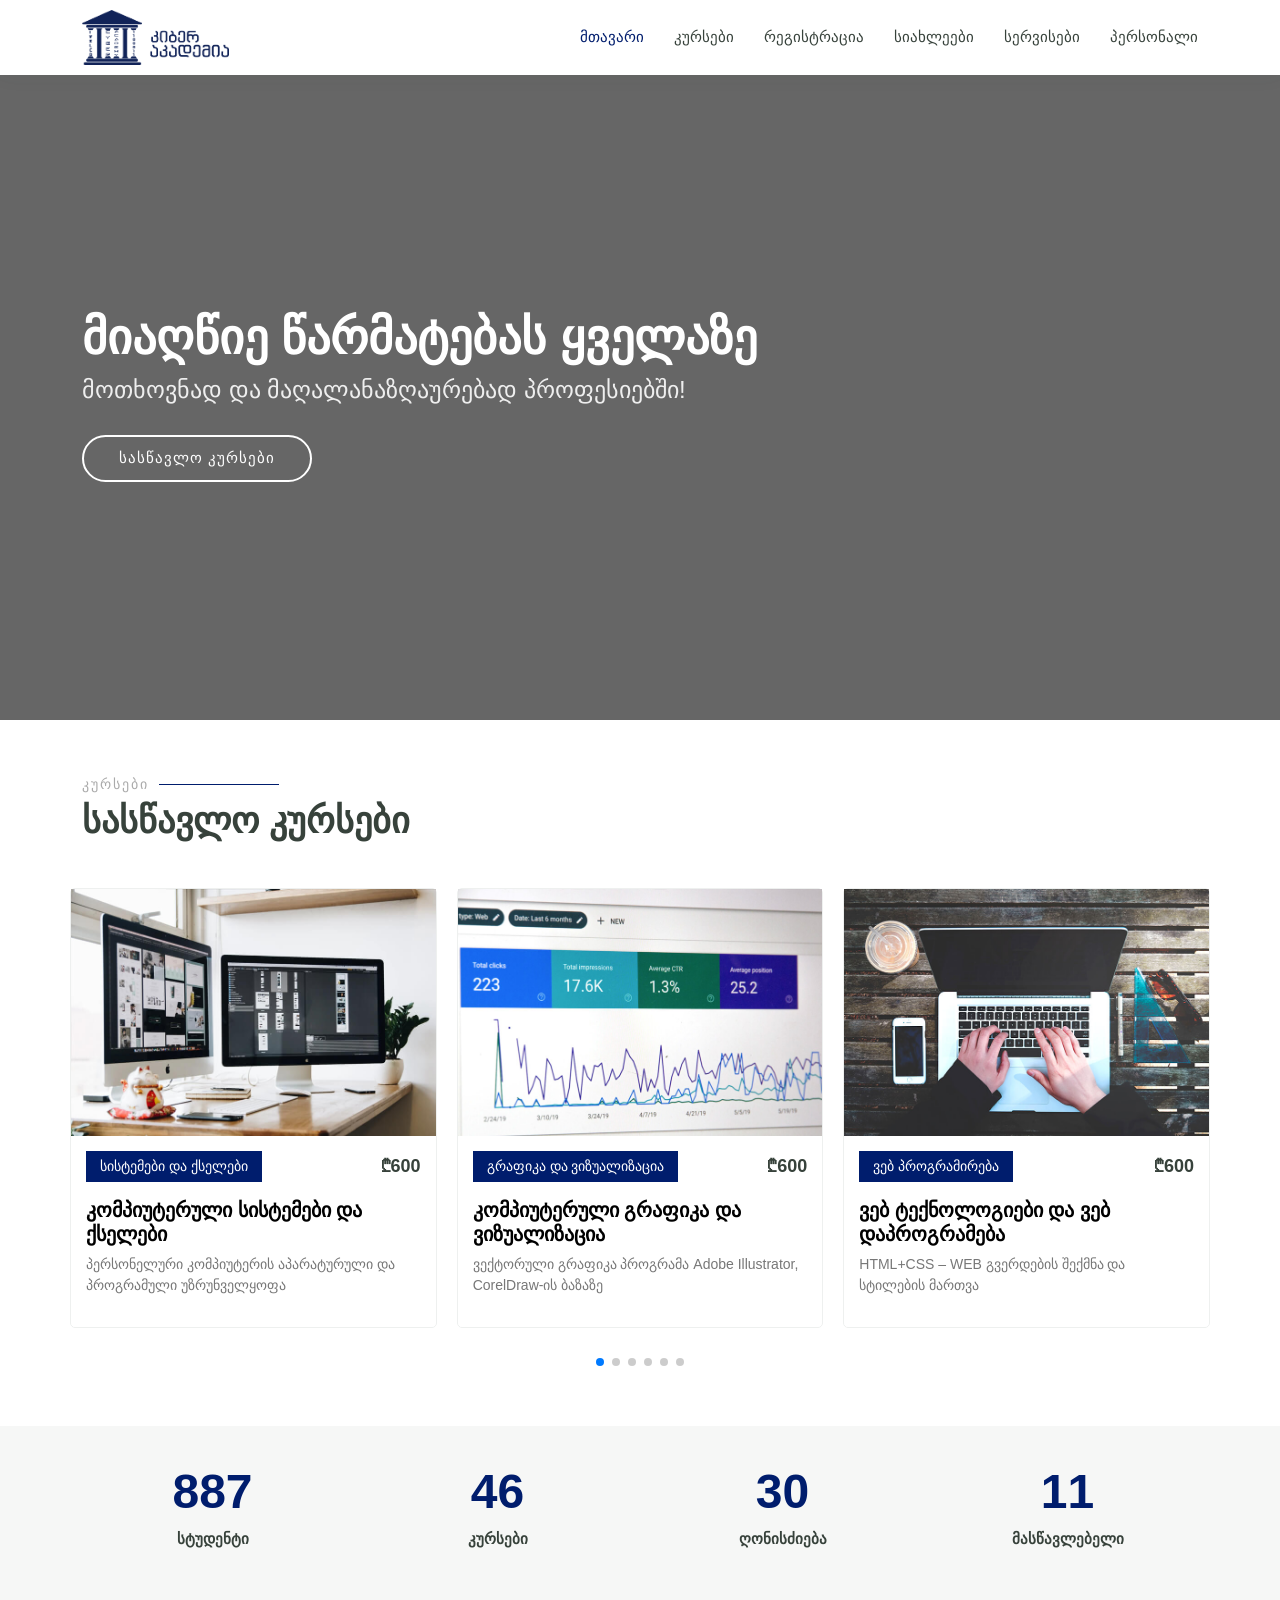
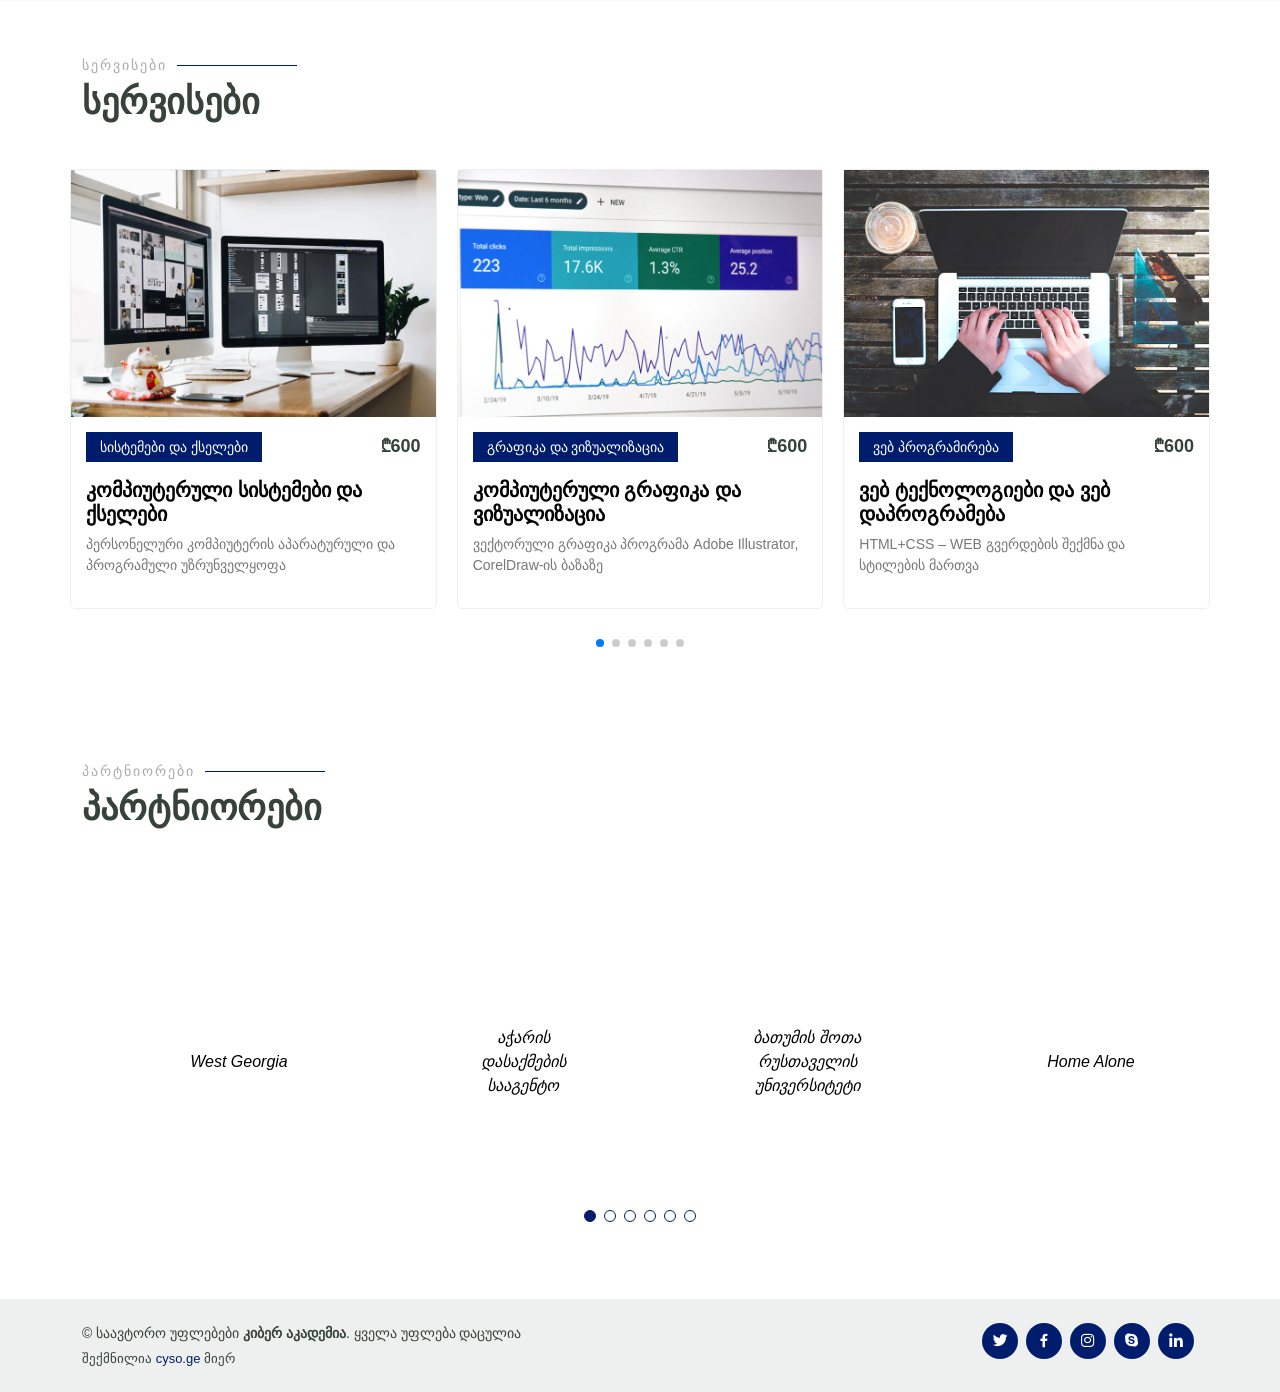
==== index.html @ fead3056 "x" ====
<!DOCTYPE html>
<html lang="en">
  <head>
    <meta charset="utf-8" />
    <meta content="width=device-width, initial-scale=1.0" name="viewport" />

    <title>მთავარი - კიბერ აკადემია</title>
    <meta content="" name="description" />
    <meta content="" name="keywords" />

    <link
      href="https://academy.edu.ge/wp-content/uploads/2019/12/cropped-logo_site1-e1577135140654-180x180.png"
      rel="icon"
    />
    <link href="assets/img/apple-touch-icon.png" rel="apple-touch-icon" />

    <link
      href="https://fonts.googleapis.com/css?family=Open+Sans:300,300i,400,400i,600,600i,700,700i|Raleway:300,300i,400,400i,500,500i,600,600i,700,700i|Poppins:300,300i,400,400i,500,500i,600,600i,700,700i"
      rel="stylesheet"
    />

    <link href="assets/vendor/animate.css/animate.min.css" rel="stylesheet" />
    <link href="assets/vendor/aos/aos.css" rel="stylesheet" />
    <link
      href="assets/vendor/bootstrap/css/bootstrap.min.css"
      rel="stylesheet"
    />
    <link
      href="assets/vendor/bootstrap-icons/bootstrap-icons.css"
      rel="stylesheet"
    />
    <link href="assets/vendor/boxicons/css/boxicons.min.css" rel="stylesheet" />
    <link href="assets/vendor/remixicon/remixicon.css" rel="stylesheet" />
    <link href="assets/vendor/swiper/swiper-bundle.min.css" rel="stylesheet" />

    <link href="assets/css/style.css" rel="stylesheet" />
  </head>

  <body>
    <header id="header" class="fixed-top">
      <div class="container d-flex align-items-center">
        <h1 class="logo me-auto">
          <a href="index.html" style="color: #001d6d" class="mrgvlovani-caps"
            ><img src="./assets/img/logo.png" style="max-height: 55px"
          /></a>
        </h1>

        <nav id="navbar" class="navbar order-last order-lg-0">
          <ul>
            <li><a class="active" href="index.html">მთავარი</a></li>
            <li><a href="courses.html">კურსები</a></li>
            <li><a href="registration.html">რეგისტრაცია</a></li>
            <li><a href="events.html">სიახლეები</a></li>
            <li><a href="service.html">სერვისები</a></li>
            <li><a href="trainers.html">პერსონალი</a></li>
          </ul>
          <i class="bi bi-list mobile-nav-toggle"></i>
        </nav>
      </div>
    </header>
    <section id="hero" class="d-flex justify-content-center align-items-center">
      <div
        style="
          position: absolute;
          top: 0;
          left: 0;
          width: 100%;
          height: 100vh;
          background-color: rgba(0, 0, 0, 0.6);
          z-index: 9;
        "
      ></div>
      <video autoplay muted loop style="position: absolute; width: 100%">
        <source src="assets/Hi-Tech-Intro_1.mp4" type="video/mp4" />
      </video>
      <div
        class="container position-relative"
        data-aos="zoom-in"
        data-aos-delay="100"
        style="z-index: 9999999"
      >
        <!-- მიაღწიე წარმატებას ყველაზე მოთხოვნად და მაღალანაზღაურებად პროფესიებში! -->
        <h1>მიაღწიე წარმატებას ყველაზე</h1>
        <h2>მოთხოვნად და მაღალანაზღაურებად პროფესიებში!</h2>
        <a href="courses.html" class="btn-get-started">სასწავლო კურსები</a>
      </div>
    </section>
    <!-- End Hero -->

    <main id="main">
      <section id="popular-courses" class="courses">
        <div class="container" data-aos="fade-up">
          <div class="section-title">
            <h2>კურსები</h2>
            <p>სასწავლო კურსები</p>
          </div>

          <div class="row" data-aos="zoom-in" data-aos-delay="100">
            <div
              class="testimonials-slider carousel-slider-course swiper"
              data-aos="fade-up"
              data-aos-delay="100"
            >
              <div class="swiper-wrapper">
                <div class="swiper-slide">
                  <div
                    class="col-lg-4 col-md-6 d-flex align-items-stretch"
                    style="width: 100%"
                  >
                    <a href="computer-systems-and-networks.html">
                      <div class="course-item" style="height: 440px">
                        <img
                          src="assets/img/course-1.jpg"
                          class="img-fluid"
                          alt="..."
                        />
                        <div class="course-content">
                          <div
                            class="d-flex justify-content-between align-items-center mb-3"
                          >
                            <h4 style="background: #001d6d">
                              სისტემები და ქსელები
                            </h4>
                            <p class="price">₾600</p>
                          </div>

                          <h3 style="color: black">
                            კომპიუტერული სისტემები და ქსელები
                          </h3>
                          <p>
                            პერსონელური კომპიუტერის აპარატურული და პროგრამული
                            უზრუნველყოფა
                          </p>
                        </div>
                      </div>
                    </a>
                  </div>
                </div>

                <div class="swiper-slide">
                  <div
                    class="col-lg-4 col-md-6 d-flex align-items-stretch mt-4 mt-md-0"
                    style="width: 100%"
                  >
                    <a href="computer-graphics-and-visualization.html">
                      <div class="course-item" style="height: 440px">
                        <img
                          src="assets/img/course-2.jpg"
                          class="img-fluid"
                          alt="..."
                        />
                        <div class="course-content">
                          <div
                            class="d-flex justify-content-between align-items-center mb-3"
                          >
                            <h4 style="background: #001d6d">
                              გრაფიკა და ვიზუალიზაცია
                            </h4>
                            <p class="price">₾600</p>
                          </div>

                          <h3 style="color: black">
                            კომპიუტერული გრაფიკა და ვიზუალიზაცია
                          </h3>
                          <p>
                            ვექტორული გრაფიკა პროგრამა Adobe Illustrator,
                            CorelDraw-ის ბაზაზე
                          </p>
                        </div>
                      </div>
                    </a>
                  </div>
                </div>

                <div class="swiper-slide">
                  <div
                    class="col-lg-4 col-md-6 d-flex align-items-stretch mt-4 mt-lg-0"
                    style="width: 100%"
                  >
                    <a href="web-programming.html">
                      <div class="course-item" style="height: 440px">
                        <img
                          src="assets/img/course-3.jpg"
                          class="img-fluid"
                          alt="..."
                        />
                        <div class="course-content">
                          <div
                            class="d-flex justify-content-between align-items-center mb-3"
                          >
                            <h4 style="background: #001d6d">
                              ვებ პროგრამირება
                            </h4>
                            <p class="price">₾600</p>
                          </div>

                          <h3 style="color: black">
                            ვებ ტექნოლოგიები და ვებ დაპროგრამება
                          </h3>
                          <p>
                            HTML+CSS – WEB გვერდების შექმნა და სტილების მართვა
                          </p>
                        </div>
                      </div>
                    </a>
                  </div>
                </div>

                <div class="swiper-slide">
                  <div
                    class="col-lg-4 col-md-6 d-flex align-items-stretch mt-4 mt-lg-0"
                    style="width: 100%"
                  >
                    <a href="programming-fundamentals.html">
                      <div class="course-item" style="height: 440px">
                        <img
                          src="assets/img/course-img1.jpeg"
                          class="img-fluid"
                          alt="..."
                        />
                        <div class="course-content">
                          <div
                            class="d-flex justify-content-between align-items-center mb-3"
                          >
                            <h4 style="background: #001d6d">პროგრამირება</h4>
                            <p class="price">₾600</p>
                          </div>

                          <h3 style="color: black">
                            პროგრამირების საფუძვლები ალგორითმები და მონაცემთა
                            სტრუქტურები
                          </h3>
                          <p>დაპროგრამების საფუძვლები C++-ის ბაზაზე</p>
                        </div>
                      </div>
                    </a>
                  </div>
                </div>
                <div class="swiper-slide">
                  <div
                    class="col-lg-4 col-md-6 d-flex align-items-stretch mt-4 mt-lg-0"
                    style="width: 100%"
                  >
                    <a href="office-software.html">
                      <div class="course-item" style="height: 440px">
                        <img
                          src="assets/img/course-1.jpg"
                          class="img-fluid"
                          alt="..."
                        />
                        <div class="course-content">
                          <div
                            class="d-flex justify-content-between align-items-center mb-3"
                          >
                            <h4 style="background: #001d6d">
                              პროგრამული უზრუნველყოფა
                            </h4>
                            <p class="price">₾600</p>
                          </div>

                          <h3 style="color: black">
                            საოფისე პროგრამული უზრუნველყოფა
                          </h3>
                          <p>
                            Microsoft Word, Microsoft Excell, Microsoft
                            PowerPoint, ინტერნეტ პროგრამები
                          </p>
                        </div>
                      </div>
                    </a>
                  </div>
                </div>
                <div class="swiper-slide">
                  <div
                    class="col-lg-4 col-md-6 d-flex align-items-stretch mt-4 mt-lg-0"
                    style="width: 100%"
                  >
                    <a href="photography.html">
                      <div class="course-item" style="height: 440px">
                        <img
                          src="assets/img/course-img2.jpeg"
                          class="img-fluid"
                          alt="..."
                        />
                        <div class="course-content">
                          <div
                            class="d-flex justify-content-between align-items-center mb-3"
                          >
                            <h4 style="background: #001d6d">
                              გრაფიკა და ვიზუალიზაცია
                            </h4>
                            <p class="price">₾600</p>
                          </div>

                          <h3 style="color: black">
                            ფოტოგრაფია, ფოტოჟურნალისტიკა, ფოტოგრაფია მარკეტინგში
                          </h3>
                          <p>
                            ფოტოგრაფიის აპარატურა და მისი შერჩევის
                            თავისებურებები
                          </p>
                        </div>
                      </div>
                    </a>
                  </div>
                </div>
              </div>
            </div>
            <div
              class="swiper-course-pagination"
              style="
                display: flex;
                align-items: center;
                justify-content: center;
                margin-top: 30px;
              "
            ></div>
          </div>
        </div>
      </section>

      <section id="counts" class="counts section-bg">
        <div class="container">
          <div class="row counters">
            <div class="col-lg-3 col-6 text-center">
              <span
                data-purecounter-start="0"
                data-purecounter-end="1232"
                data-purecounter-duration="1"
                class="purecounter"
                style="color: #001d6d"
              ></span>
              <p>სტუდენტი</p>
            </div>

            <div class="col-lg-3 col-6 text-center">
              <span
                data-purecounter-start="0"
                data-purecounter-end="64"
                data-purecounter-duration="1"
                class="purecounter"
                style="color: #001d6d"
              ></span>
              <p>კურსები</p>
            </div>

            <div class="col-lg-3 col-6 text-center">
              <span
                data-purecounter-start="0"
                data-purecounter-end="42"
                data-purecounter-duration="1"
                class="purecounter"
                style="color: #001d6d"
              ></span>
              <p>ღონისძიება</p>
            </div>

            <div class="col-lg-3 col-6 text-center">
              <span
                data-purecounter-start="0"
                data-purecounter-end="15"
                data-purecounter-duration="1"
                class="purecounter"
                style="color: #001d6d"
              ></span>
              <p>მასწავლებელი</p>
            </div>
          </div>
        </div>
      </section>

      <section id="popular-courses" class="courses">
        <div class="container" data-aos="fade-up">
          <div class="section-title">
            <h2>სერვისები</h2>
            <p>სერვისები</p>
          </div>

          <div class="row" data-aos="zoom-in" data-aos-delay="100">
            <div
              class="testimonials-slider carousel-slider-services swiper"
              data-aos="fade-up"
              data-aos-delay="100"
            >
              <div class="swiper-wrapper">
                <div class="swiper-slide">
                  <div
                    class="col-lg-4 col-md-6 d-flex align-items-stretch"
                    style="width: 100%"
                  >
                    <a href="computer-systems-and-networks.html">
                      <div class="course-item" style="height: 440px">
                        <img
                          src="assets/img/course-1.jpg"
                          class="img-fluid"
                          alt="..."
                        />
                        <div class="course-content">
                          <div
                            class="d-flex justify-content-between align-items-center mb-3"
                          >
                            <h4 style="background: #001d6d">
                              სისტემები და ქსელები
                            </h4>
                            <p class="price">₾600</p>
                          </div>

                          <h3 style="color: black">
                            კომპიუტერული სისტემები და ქსელები
                          </h3>
                          <p>
                            პერსონელური კომპიუტერის აპარატურული და პროგრამული
                            უზრუნველყოფა
                          </p>
                        </div>
                      </div>
                    </a>
                  </div>
                </div>

                <div class="swiper-slide">
                  <div
                    class="col-lg-4 col-md-6 d-flex align-items-stretch mt-4 mt-md-0"
                    style="width: 100%"
                  >
                    <a href="computer-graphics-and-visualization.html">
                      <div class="course-item" style="height: 440px">
                        <img
                          src="assets/img/course-2.jpg"
                          class="img-fluid"
                          alt="..."
                        />
                        <div class="course-content">
                          <div
                            class="d-flex justify-content-between align-items-center mb-3"
                          >
                            <h4 style="background: #001d6d">
                              გრაფიკა და ვიზუალიზაცია
                            </h4>
                            <p class="price">₾600</p>
                          </div>

                          <h3 style="color: black">
                            კომპიუტერული გრაფიკა და ვიზუალიზაცია
                          </h3>
                          <p>
                            ვექტორული გრაფიკა პროგრამა Adobe Illustrator,
                            CorelDraw-ის ბაზაზე
                          </p>
                        </div>
                      </div>
                    </a>
                  </div>
                </div>

                <div class="swiper-slide">
                  <div
                    class="col-lg-4 col-md-6 d-flex align-items-stretch mt-4 mt-lg-0"
                    style="width: 100%"
                  >
                    <a href="web-programming.html">
                      <div class="course-item" style="height: 440px">
                        <img
                          src="assets/img/course-3.jpg"
                          class="img-fluid"
                          alt="..."
                        />
                        <div class="course-content">
                          <div
                            class="d-flex justify-content-between align-items-center mb-3"
                          >
                            <h4 style="background: #001d6d">
                              ვებ პროგრამირება
                            </h4>
                            <p class="price">₾600</p>
                          </div>

                          <h3 style="color: black">
                            ვებ ტექნოლოგიები და ვებ დაპროგრამება
                          </h3>
                          <p>
                            HTML+CSS – WEB გვერდების შექმნა და სტილების მართვა
                          </p>
                        </div>
                      </div>
                    </a>
                  </div>
                </div>

                <div class="swiper-slide">
                  <div
                    class="col-lg-4 col-md-6 d-flex align-items-stretch mt-4 mt-lg-0"
                    style="width: 100%"
                  >
                    <a href="programming-fundamentals.html">
                      <div class="course-item" style="height: 440px">
                        <img
                          src="assets/img/course-img1.jpeg"
                          class="img-fluid"
                          alt="..."
                        />
                        <div class="course-content">
                          <div
                            class="d-flex justify-content-between align-items-center mb-3"
                          >
                            <h4 style="background: #001d6d">პროგრამირება</h4>
                            <p class="price">₾600</p>
                          </div>

                          <h3 style="color: black">
                            პროგრამირების საფუძვლები ალგორითმები და მონაცემთა
                            სტრუქტურები
                          </h3>
                          <p>დაპროგრამების საფუძვლები C++-ის ბაზაზე</p>
                        </div>
                      </div>
                    </a>
                  </div>
                </div>
                <div class="swiper-slide">
                  <div
                    class="col-lg-4 col-md-6 d-flex align-items-stretch mt-4 mt-lg-0"
                    style="width: 100%"
                  >
                    <a href="office-software.html">
                      <div class="course-item" style="height: 440px">
                        <img
                          src="assets/img/course-1.jpg"
                          class="img-fluid"
                          alt="..."
                        />
                        <div class="course-content">
                          <div
                            class="d-flex justify-content-between align-items-center mb-3"
                          >
                            <h4 style="background: #001d6d">
                              პროგრამული უზრუნველყოფა
                            </h4>
                            <p class="price">₾600</p>
                          </div>

                          <h3 style="color: black">
                            საოფისე პროგრამული უზრუნველყოფა
                          </h3>
                          <p>
                            Microsoft Word, Microsoft Excell, Microsoft
                            PowerPoint, ინტერნეტ პროგრამები
                          </p>
                        </div>
                      </div>
                    </a>
                  </div>
                </div>
                <div class="swiper-slide">
                  <div
                    class="col-lg-4 col-md-6 d-flex align-items-stretch mt-4 mt-lg-0"
                    style="width: 100%"
                  >
                    <a href="photography.html">
                      <div class="course-item" style="height: 440px">
                        <img
                          src="assets/img/course-img2.jpeg"
                          class="img-fluid"
                          alt="..."
                        />
                        <div class="course-content">
                          <div
                            class="d-flex justify-content-between align-items-center mb-3"
                          >
                            <h4 style="background: #001d6d">
                              გრაფიკა და ვიზუალიზაცია
                            </h4>
                            <p class="price">₾600</p>
                          </div>

                          <h3 style="color: black">
                            ფოტოგრაფია, ფოტოჟურნალისტიკა, ფოტოგრაფია მარკეტინგში
                          </h3>
                          <p>
                            ფოტოგრაფიის აპარატურა და მისი შერჩევის
                            თავისებურებები
                          </p>
                        </div>
                      </div>
                    </a>
                  </div>
                </div>
              </div>
            </div>
            <div
              class="swiper-service-pagination"
              style="
                display: flex;
                align-items: center;
                justify-content: center;
                margin-top: 30px;
              "
            ></div>
          </div>
        </div>
      </section>
    </main>

    <section id="testimonials" class="testimonials">
      <div class="container" data-aos="fade-up">
        <div class="section-title">
          <h2>პარტნიორები</h2>
          <p>პარტნიორები</p>
        </div>

        <div
          class="testimonials-slider swiper"
          data-aos="fade-up"
          data-aos-delay="100"
        >
          <div class="swiper-wrapper">
            <div class="swiper-slide">
              <div class="testimonial-wrap">
                <a href="https://www.westgeorgia.ge/" target="_blank">
                  <div
                    class="testimonial-item"
                    style="
                      min-height: 100px !important;
                      display: flex;
                      align-items: center;
                      justify-content: center;
                      flex-direction: column;
                    "
                  >
                    <img
                      src="https://scontent.ftbs10-1.fna.fbcdn.net/v/t1.15752-9/271812325_1392955704454089_2548827135825589633_n.png?_nc_cat=111&ccb=1-5&_nc_sid=ae9488&_nc_ohc=ehyYXruqKo0AX9BtB5g&_nc_ht=scontent.ftbs10-1.fna&oh=03_AVKPXx-6rynpQ3ph49OJn8svHnJXgQVI1U_PWTNdN1f-5A&oe=62098CA9"
                      alt=""
                      style="height: 55px"
                    />
                    <p style="color: black">West Georgia</p>
                  </div>
                </a>
              </div>
            </div>

            <div class="swiper-slide">
              <div class="testimonial-wrap">
                <a href="#">
                  <div
                    class="testimonial-item"
                    style="
                      min-height: 100px !important;
                      display: flex;
                      align-items: center;
                      justify-content: center;
                      flex-direction: column;
                    "
                  >
                    <img
                      src="https://scontent.ftbs10-1.fna.fbcdn.net/v/t1.15752-9/271667773_314025957311501_3186945451351368152_n.png?_nc_cat=107&ccb=1-5&_nc_sid=ae9488&_nc_ohc=PmIfyGC37AcAX8d3fle&_nc_ht=scontent.ftbs10-1.fna&oh=03_AVJVPKBJtyzl_2RXzZOiBeKclpAOYJZiyS20BnCokaHHWg&oe=620A0297"
                      alt=""
                      style="height: 55px"
                    />
                    <p style="color: black">აჭარის დასაქმების სააგენტო</p>
                  </div>
                </a>
              </div>
            </div>

            <div class="swiper-slide">
              <div class="testimonial-wrap">
                <a href="https://bsu.edu.ge" target="_blank">
                  <div
                    class="testimonial-item"
                    style="
                      min-height: 100px !important;
                      display: flex;
                      align-items: center;
                      justify-content: center;
                      flex-direction: column;
                    "
                  >
                    <img
                      src="https://scontent.ftbs10-1.fna.fbcdn.net/v/t1.15752-9/271826473_1609150309432074_8771204166225146029_n.png?_nc_cat=104&ccb=1-5&_nc_sid=ae9488&_nc_ohc=Sy8gAw0rwdcAX9Zo3Wv&_nc_ht=scontent.ftbs10-1.fna&oh=03_AVI6uxKE7KoRutTlHHIEBvsbawOP0RnY_OtyU8qZuohrlA&oe=62093DC0"
                      alt=""
                      style="height: 55px"
                    />
                    <p style="color: black">
                      ბათუმის შოთა რუსთაველის უნივერსიტეტი
                    </p>
                  </div>
                </a>
              </div>
            </div>

            <div class="swiper-slide">
              <div class="testimonial-wrap">
                <a href="https://homealone.ge" target="_blank">
                  <div
                    class="testimonial-item"
                    style="
                      min-height: 100px !important;
                      display: flex;
                      align-items: center;
                      justify-content: center;
                      flex-direction: column;
                    "
                  >
                    <img
                      src="https://scontent.ftbs10-1.fna.fbcdn.net/v/t1.15752-9/269753206_297240535793790_4145849566422996304_n.png?_nc_cat=101&ccb=1-5&_nc_sid=ae9488&_nc_ohc=3AbQIyf_0D4AX-zF9SB&_nc_ht=scontent.ftbs10-1.fna&oh=03_AVJ4dXKwQZHGL2DzwA5GjrkVzXQlzH4BN0M8C594brTHTw&oe=620ADF76"
                      alt=""
                      style="height: 55px"
                    />
                    <p style="color: black">Home Alone</p>
                  </div>
                </a>
              </div>
            </div>

            <div class="swiper-slide">
              <div class="testimonial-wrap">
                <a href="https://cyso.ge" target="_blank">
                  <div
                    class="testimonial-item"
                    style="
                      min-height: 100px !important;
                      display: flex;
                      align-items: center;
                      justify-content: center;
                      flex-direction: column;
                    "
                  >
                    <img
                      src="https://scontent.ftbs10-1.fna.fbcdn.net/v/t1.15752-9/271707844_645712510108611_8526004422140974948_n.png?_nc_cat=109&ccb=1-5&_nc_sid=ae9488&_nc_ohc=eN2TzcYtQccAX_hqWXn&_nc_ht=scontent.ftbs10-1.fna&oh=03_AVKA6p5ucEEtSV8QqUmjlUVwY1kGinf_6H_isKvjs2Zx4g&oe=62093B9B"
                      alt=""
                      style="height: 55px"
                    />
                    <p style="color: black">Cyber Solutions</p>
                  </div>
                </a>
              </div>
            </div>

            <div class="swiper-slide">
              <div class="testimonial-wrap">
                <div
                  class="testimonial-item"
                  style="
                    min-height: 100px !important;
                    display: flex;
                    align-items: center;
                    justify-content: center;
                    flex-direction: column;
                  "
                >
                  <img
                    src="https://scontent.ftbs10-1.fna.fbcdn.net/v/t1.15752-9/271682017_456680442758801_8709589638705138534_n.png?_nc_cat=102&ccb=1-5&_nc_sid=ae9488&_nc_ohc=paFCUDDGuxAAX970gjA&_nc_ht=scontent.ftbs10-1.fna&oh=03_AVKlvnpnKiCr5BY0K_-uMtn0t7WHNFUiuypPfwiy_VOXQg&oe=620AAABB"
                    alt=""
                    style="height: 55px"
                  />
                  <p>American Corner</p>
                </div>
              </div>
            </div>
          </div>
          <div class="swiper-pagination"></div>
        </div>
      </div>
    </section>

    <footer id="footer">
      <div class="container d-md-flex py-4">
        <div class="me-md-auto text-center text-md-start">
          <div class="copyright">
            &copy; საავტორო უფლებები <strong><span>კიბერ აკადემია</span></strong
            >. ყველა უფლება დაცულია
          </div>
          <div class="credits">
            შექმნილია
            <a style="color: #001d6d" href="https://cyso.ge">cyso.ge</a> მიერ
          </div>
        </div>
        <div class="social-links text-center text-md-right pt-3 pt-md-0">
          <a style="background: #001d6d" href="#" class="twitter"
            ><i class="bx bxl-twitter"></i
          ></a>
          <a
            style="background: #001d6d"
            href="https://www.facebook.com/ltdcyberacademy/"
            class="facebook"
            ><i class="bx bxl-facebook"></i
          ></a>
          <a style="background: #001d6d" href="#" class="instagram"
            ><i class="bx bxl-instagram"></i
          ></a>
          <a style="background: #001d6d" href="#" class="google-plus"
            ><i class="bx bxl-skype"></i
          ></a>
          <a
            style="background: #001d6d"
            href="https://www.linkedin.com/company/cyber-academy-%E1%83%99%E1%83%98%E1%83%91%E1%83%94%E1%83%A0-%E1%83%90%E1%83%99%E1%83%90%E1%83%93%E1%83%94%E1%83%9B%E1%83%98%E1%83%90"
            class="linkedin"
            ><i class="bx bxl-linkedin"></i
          ></a>
        </div>
      </div>
    </footer>

    <div id="preloader">
      <img
        src="assets/img/271548024_1246367085856266_7676864575837123468_n.png"
        style="z-index: 999999999999999999999999999999; height: 150px"
      />
    </div>
    <a
      href="#"
      class="back-to-top d-flex align-items-center justify-content-center"
      ><i class="bi bi-arrow-up-short"></i
    ></a>

    <script src="assets/vendor/purecounter/purecounter.js"></script>
    <script src="assets/vendor/aos/aos.js"></script>
    <script src="assets/vendor/bootstrap/js/bootstrap.bundle.min.js"></script>
    <script src="assets/vendor/swiper/swiper-bundle.min.js"></script>
    <script src="assets/vendor/php-email-form/validate.js"></script>

    <script src="assets/js/main.js"></script>
  </body>
</html>
---- assets/css/style.css ----
@import url("//cdn.web-fonts.ge/fonts/bpg-arial/css/bpg-arial.min.css");

* {
  font-family: "BPG Arial", sans-serif !important;
}

/*--------------------------------------------------------------
# General
--------------------------------------------------------------*/
body {
  font-family: "Open Sans", sans-serif;
  color: #444444;
}

a {
  color: #5fcf80;
  text-decoration: none;
}

a:hover {
  color: #86db9f;
  text-decoration: none;
}

h1,
h2,
h3,
h4,
h5,
h6 {
  font-family: "Raleway", sans-serif;
}

/*--------------------------------------------------------------
# Back to top button
--------------------------------------------------------------*/
.back-to-top {
  position: fixed;
  visibility: hidden;
  opacity: 0;
  right: 15px;
  bottom: 15px;
  z-index: 996;
  background: #001d6d;
  width: 40px;
  height: 40px;
  border-radius: 50px;
  transition: all 0.4s;
}
.back-to-top i {
  font-size: 28px;
  color: #fff;
  line-height: 0;
}
.back-to-top.active {
  visibility: visible;
  opacity: 1;
}

/*--------------------------------------------------------------
# Preloader
--------------------------------------------------------------*/
#preloader {
  position: fixed;
  top: 0;
  left: 0;
  right: 0;
  bottom: 0;
  z-index: 9999999999999999999;
  overflow: hidden;
  background: #fff;
  width: 100%;
  height: 100vh;
  display: flex;
  align-items: center;
  justify-content: center;
}

#preloader img {
  transform: scale(0.8);
  animation: pulse 1s linear infinite;
}

@keyframes pulse {
  0% {
    -webkit-transform: scale(1.1);
    transform: scale(1.1);
  }
  50% {
    -webkit-transform: scale(0.8);
    transform: scale(0.8);
  }
  100% {
    transform: scale(1);
  }
}

/*--------------------------------------------------------------
# Disable aos animation delay on mobile devices
--------------------------------------------------------------*/
@media screen and (max-width: 768px) {
  [data-aos-delay] {
    transition-delay: 0 !important;
  }
}
/*--------------------------------------------------------------
# Header
--------------------------------------------------------------*/
#header {
  background: #fff;
  transition: all 0.5s;
  z-index: 997;
  padding: 10px 0;
  box-shadow: 0px 0 18px rgba(55, 66, 59, 0.08);
  z-index: 99999999999999;
}
#header .logo {
  font-size: 30px;
  margin: 0;
  padding: 0;
  line-height: 1;
  font-weight: 600;
  letter-spacing: 1px;
  text-transform: uppercase;
  font-family: "Poppins", sans-serif;
}
#header .logo a {
  color: #5fcf80;
}
#header .logo img {
  max-height: 40px;
}

/**
* Get Startet Button 
*/
.get-started-btn {
  margin-left: 22px;
  background: #5fcf80;
  color: #fff;
  border-radius: 50px;
  padding: 8px 25px;
  white-space: nowrap;
  transition: 0.3s;
  font-size: 14px;
  display: inline-block;
}
.get-started-btn:hover {
  background: #3ac162;
  color: #fff;
}
@media (max-width: 768px) {
  .get-started-btn {
    margin: 0 15px 0 0;
    padding: 6px 18px;
  }
}

/*--------------------------------------------------------------
# Navigation Menu
--------------------------------------------------------------*/
/**
* Desktop Navigation 
*/
.navbar {
  padding: 0;
}
.navbar ul {
  margin: 0;
  padding: 0;
  display: flex;
  list-style: none;
  align-items: center;
}
.navbar li {
  position: relative;
}
.navbar a,
.navbar a:focus {
  display: flex;
  align-items: center;
  justify-content: space-between;
  padding: 10px 0 10px 30px;
  font-family: "Poppins", sans-serif;
  font-size: 15px;
  font-weight: 500;
  color: #37423b;
  white-space: nowrap;
  transition: 0.3s;
}
.navbar a i,
.navbar a:focus i {
  font-size: 12px;
  line-height: 0;
  margin-left: 5px;
}
.navbar a:hover,
.navbar .active,
.navbar .active:focus,
.navbar li:hover > a {
  color: #001d6d;
}
.navbar .dropdown ul {
  display: block;
  position: absolute;
  left: 30px;
  top: calc(100% + 30px);
  margin: 0;
  padding: 10px 0;
  z-index: 99;
  opacity: 0;
  visibility: hidden;
  background: #fff;
  box-shadow: 0px 0px 30px rgba(127, 137, 161, 0.25);
  transition: 0.3s;
  border-radius: 4px;
}
.navbar .dropdown ul li {
  min-width: 200px;
}
.navbar .dropdown ul a {
  padding: 10px 20px;
  font-size: 14px;
  text-transform: none;
  font-weight: 500;
}
.navbar .dropdown ul a i {
  font-size: 12px;
}
.navbar .dropdown ul a:hover,
.navbar .dropdown ul .active:hover,
.navbar .dropdown ul li:hover > a {
  color: #5fcf80;
}
.navbar .dropdown:hover > ul {
  opacity: 1;
  top: 100%;
  visibility: visible;
}
.navbar .dropdown .dropdown ul {
  top: 0;
  left: calc(100% - 30px);
  visibility: hidden;
}
.navbar .dropdown .dropdown:hover > ul {
  opacity: 1;
  top: 0;
  left: 100%;
  visibility: visible;
}
@media (max-width: 1366px) {
  .navbar .dropdown .dropdown ul {
    left: -90%;
  }
  .navbar .dropdown .dropdown:hover > ul {
    left: -100%;
  }
}

/**
* Mobile Navigation 
*/
.mobile-nav-toggle {
  color: #37423b;
  font-size: 28px;
  cursor: pointer;
  display: none;
  line-height: 0;
  transition: 0.5s;
}
.mobile-nav-toggle.bi-x {
  color: #fff;
}

@media (max-width: 991px) {
  .mobile-nav-toggle {
    display: block;
  }

  .navbar ul {
    display: none;
  }
}
.navbar-mobile {
  position: fixed;
  overflow: hidden;
  top: 0;
  right: 0;
  left: 0;
  bottom: 0;
  background: rgba(32, 38, 34, 0.9);
  transition: 0.3s;
  z-index: 999;
}
.navbar-mobile .mobile-nav-toggle {
  position: absolute;
  top: 15px;
  right: 15px;
}
.navbar-mobile ul {
  display: block;
  position: absolute;
  top: 55px;
  right: 15px;
  bottom: 15px;
  left: 15px;
  padding: 10px 0;
  border-radius: 6px;
  background-color: #fff;
  overflow-y: auto;
  transition: 0.3s;
}
.navbar-mobile a,
.navbar-mobile a:focus {
  padding: 10px 20px;
  font-size: 15px;
  color: #37423b;
}
.navbar-mobile a:hover,
.navbar-mobile .active,
.navbar-mobile li:hover > a {
  color: #5fcf80;
}
.navbar-mobile .getstarted,
.navbar-mobile .getstarted:focus {
  margin: 15px;
}
.navbar-mobile .dropdown ul {
  position: static;
  display: none;
  margin: 10px 20px;
  padding: 10px 0;
  z-index: 99;
  opacity: 1;
  visibility: visible;
  background: #fff;
  box-shadow: 0px 0px 30px rgba(127, 137, 161, 0.25);
}
.navbar-mobile .dropdown ul li {
  min-width: 200px;
}
.navbar-mobile .dropdown ul a {
  padding: 10px 20px;
}
.navbar-mobile .dropdown ul a i {
  font-size: 12px;
}
.navbar-mobile .dropdown ul a:hover,
.navbar-mobile .dropdown ul .active:hover,
.navbar-mobile .dropdown ul li:hover > a {
  color: #5fcf80;
}
.navbar-mobile .dropdown > .dropdown-active {
  display: block;
}

/*--------------------------------------------------------------
# Hero Section
--------------------------------------------------------------*/
#hero {
  width: 100%;
  height: 80vh;
  background-size: cover;
  position: relative;
}
#hero .container {
  padding-top: 72px;
}
.xqmwlexmqlwxm {
  position: absolute;
  top: 0;
  left: 0;
  width: 100%;
  height: 100vh;
  background: rgba(0, 0, 0, 0.6);
  z-index: 9;
}
@media (max-width: 992px) {
  #hero .container {
    padding-top: 62px;
  }
}
#hero h1 {
  margin: 0;
  font-size: 48px;
  font-weight: 700;
  line-height: 56px;
  color: #fff;
  font-family: "Poppins", sans-serif;
}
#hero h2 {
  color: #eee;
  margin: 10px 0 0 0;
  font-size: 24px;
}
#hero .btn-get-started {
  font-family: "Raleway", sans-serif;
  font-weight: 500;
  font-size: 15px;
  letter-spacing: 1px;
  display: inline-block;
  padding: 10px 35px;
  border-radius: 50px;
  transition: 0.5s;
  margin-top: 30px;
  border: 2px solid #fff;
  color: #fff;
}
#hero .btn-get-started:hover {
  background: #001d6d;
  border: 2px solid #001d6d;
}
@media (min-width: 1024px) {
  #hero {
    background-attachment: fixed;
  }
}
@media (max-width: 768px) {
  #hero {
    height: 100vh;
  }
  #hero h1 {
    font-size: 28px;
    line-height: 36px;
  }
  #hero h2 {
    font-size: 18px;
    line-height: 24px;
  }
}

/*--------------------------------------------------------------
# Sections General
--------------------------------------------------------------*/
section {
  padding: 60px 0;
  overflow: hidden;
}

.section-bg {
  background-color: #f6f7f6;
}

.section-title {
  padding-bottom: 40px;
}
.section-title h2 {
  font-size: 14px;
  font-weight: 500;
  padding: 0;
  line-height: 1px;
  margin: 0 0 5px 0;
  letter-spacing: 2px;
  text-transform: uppercase;
  color: #aaaaaa;
  font-family: "Poppins", sans-serif;
}
.section-title h2::after {
  content: "";
  width: 120px;
  height: 1px;
  display: inline-block;
  background: #001d6d;
  margin: 4px 10px;
}
.section-title p {
  margin: 0;
  margin: 0;
  font-size: 36px;
  font-weight: 700;
  text-transform: uppercase;
  font-family: "Poppins", sans-serif;
  color: #37423b;
}

.breadcrumbs {
  margin-top: 73px;
  text-align: center;
  background: #5fcf80;
  padding: 30px 0;
  color: #fff;
}
@media (max-width: 992px) {
  .breadcrumbs {
    margin-top: 63px;
  }
}
.breadcrumbs h2 {
  font-size: 32px;
  font-weight: 500;
}
.breadcrumbs p {
  font-size: 14px;
  margin-bottom: 0;
}

/*--------------------------------------------------------------
# About
--------------------------------------------------------------*/
.about .content h3 {
  font-weight: 600;
  font-size: 26px;
}
.about .content ul {
  list-style: none;
  padding: 0;
}
.about .content ul li {
  padding-bottom: 10px;
}
.about .content ul i {
  font-size: 20px;
  padding-right: 4px;
  color: #5fcf80;
}
.about .content .learn-more-btn {
  background: #5fcf80;
  color: #fff;
  border-radius: 50px;
  padding: 8px 25px 9px 25px;
  white-space: nowrap;
  transition: 0.3s;
  font-size: 14px;
  display: inline-block;
}
.about .content .learn-more-btn:hover {
  background: #3ac162;
  color: #fff;
}
@media (max-width: 768px) {
  .about .content .learn-more-btn {
    margin: 0 48px 0 0;
    padding: 6px 18px;
  }
}

/*--------------------------------------------------------------
# Counts
--------------------------------------------------------------*/
.counts {
  padding: 30px 0;
}
.counts .counters span {
  font-size: 48px;
  display: block;
  color: #5fcf80;
  font-weight: 700;
}
.counts .counters p {
  padding: 0;
  margin: 0 0 20px 0;
  font-family: "Raleway", sans-serif;
  font-size: 15px;
  font-weight: 600;
  color: #37423b;
}

/*--------------------------------------------------------------
# Why Us
--------------------------------------------------------------*/
.why-us .content {
  padding: 30px;
  background: #5fcf80;
  border-radius: 4px;
  color: #fff;
}
.why-us .content h3 {
  font-weight: 700;
  font-size: 34px;
  margin-bottom: 30px;
}
.why-us .content p {
  margin-bottom: 30px;
}
.why-us .content .more-btn {
  display: inline-block;
  background: rgba(255, 255, 255, 0.2);
  padding: 6px 30px 8px 30px;
  color: #fff;
  border-radius: 50px;
  transition: all ease-in-out 0.4s;
}
.why-us .content .more-btn i {
  font-size: 14px;
}
.why-us .content .more-btn:hover {
  color: #5fcf80;
  background: #fff;
}
.why-us .icon-boxes .icon-box {
  text-align: center;
  background: #fff;
  padding: 40px 30px;
  width: 100%;
  border: 1px solid #eef0ef;
}
.why-us .icon-boxes .icon-box i {
  font-size: 32px;
  padding: 18px;
  color: #5fcf80;
  margin-bottom: 30px;
  background: #ecf9f0;
  border-radius: 50px;
}
.why-us .icon-boxes .icon-box h4 {
  font-size: 20px;
  font-weight: 700;
  margin: 0 0 30px 0;
}
.why-us .icon-boxes .icon-box p {
  font-size: 15px;
  color: #848484;
}

/*--------------------------------------------------------------
# Features
--------------------------------------------------------------*/
.features {
  padding-top: 0px;
}
.features .icon-box {
  display: flex;
  align-items: center;
  padding: 20px;
  transition: 0.3s;
  border: 1px solid #eef0ef;
}
.features .icon-box i {
  font-size: 32px;
  padding-right: 10px;
  line-height: 1;
}
.features .icon-box h3 {
  font-weight: 700;
  margin: 0;
  padding: 0;
  line-height: 1;
  font-size: 16px;
}
.features .icon-box h3 a {
  color: #37423b;
  transition: 0.3s;
}
.features .icon-box:hover {
  border-color: #5fcf80;
}
.features .icon-box:hover h3 a {
  color: #5fcf80;
}

/*--------------------------------------------------------------
# Courses
--------------------------------------------------------------*/
.courses .course-item {
  border-radius: 5px;
  border: 1px solid #eef0ef;
}
.courses .course-item img {
  height: 247px;
  width: 100%;
}
.courses .course-content {
  padding: 15px;
}
.courses .course-content h3 {
  font-weight: 700;
  font-size: 20px;
}
.courses .course-content h3 a {
  color: #37423b;
  transition: 0.3s;
}
.courses .course-content h3 a:hover {
  color: #001d6d;
}
.courses .course-content p {
  font-size: 14px;
  color: #777777;
}
.courses .course-content h4 {
  font-size: 14px;
  background: #5fcf80;
  padding: 7px 14px;
  color: #fff;
  margin: 0;
}
.courses .course-content .price {
  margin: 0;
  font-weight: 700;
  font-size: 18px;
  color: #37423b;
}
.courses .trainer {
  padding-top: 15px;
  border-top: 1px solid #eef0ef;
}
.courses .trainer .trainer-profile img {
  max-width: 50px;
  border-radius: 50px;
}
.courses .trainer .trainer-profile span {
  padding-left: 10px;
  font-weight: 600;
  font-size: 16px;
  color: #5a6c60;
}
.courses .trainer .trainer-rank {
  font-size: 18px;
  color: #657a6d;
}

/*--------------------------------------------------------------
# Trainers
--------------------------------------------------------------*/
.trainers .member {
  text-align: center;
  margin-bottom: 20px;
  background: #fff;
  border: 1px solid #eef0ef;
}
.trainers .member img {
  margin: -1px -1px 30px -1px;
}
.trainers .member .member-content {
  padding: 0 20px 30px 20px;
}
.trainers .member h4 {
  font-weight: 700;
  margin-bottom: 2px;
  font-size: 18px;
}
.trainers .member span {
  font-style: italic;
  display: block;
  font-size: 13px;
}
.trainers .member p {
  padding-top: 10px;
  font-size: 14px;
  font-style: italic;
  color: #aaaaaa;
}
.trainers .member .social {
  margin-top: 15px;
}
.trainers .member .social a {
  color: #7e9486;
  transition: 0.3s;
}
.trainers .member .social a:hover {
  color: #001d6d;
}
.trainers .member .social i {
  font-size: 18px;
  margin: 0 2px;
}

/*--------------------------------------------------------------
# Testimonials
--------------------------------------------------------------*/
.testimonials .testimonial-wrap {
  padding-left: 50px;
}
.testimonials .testimonials-carousel,
.testimonials .testimonials-slider {
  overflow: hidden;
}
.testimonials .testimonial-item {
  box-sizing: content-box;
  padding: 30px 30px 30px 30px;
  margin: 30px 15px;
  min-height: 200px;
  position: relative;
  background: #fff;
}
.testimonials .testimonial-item p {
  text-align: center;
}
.testimonials .testimonial-item .testimonial-img {
  width: 90px;
  border-radius: 10px;
  border: 6px solid #fff;
  position: absolute;
  left: -45px;
}
.testimonials .testimonial-item h3 {
  font-size: 18px;
  font-weight: bold;
  margin: 10px 0 5px 0;
  color: #111;
}
.testimonials .testimonial-item h4 {
  font-size: 14px;
  color: #999;
  margin: 0;
}
.testimonials .testimonial-item .quote-icon-left,
.testimonials .testimonial-item .quote-icon-right {
  color: #c1ecce;
  font-size: 26px;
}
.testimonials .testimonial-item .quote-icon-left {
  display: inline-block;
  left: -5px;
  position: relative;
}
.testimonials .testimonial-item .quote-icon-right {
  display: inline-block;
  right: -5px;
  position: relative;
  top: 10px;
}
.testimonials .testimonial-item p {
  font-style: italic;
  margin: 15px auto 15px auto;
}
.testimonials .swiper-pagination {
  margin-top: 20px;
  position: relative;
}
.testimonials .swiper-pagination .swiper-pagination-bullet {
  width: 12px;
  height: 12px;
  background-color: #fff;
  opacity: 1;
  border: 1px solid #001d6d;
}
.testimonials .swiper-pagination .swiper-pagination-bullet-active {
  background-color: #001d6d;
}
@media (max-width: 767px) {
  .testimonials .testimonial-wrap {
    padding-left: 0;
  }
  .testimonials .testimonials-carousel,
  .testimonials .testimonials-slider {
    overflow: hidden;
  }
  .testimonials .testimonial-item {
    padding: 30px;
    margin: 15px;
  }
  .testimonials .testimonial-item .testimonial-img {
    position: static;
    left: auto;
  }
}

.testimonial-item {
  height: 200px;
}

/*--------------------------------------------------------------
# Cource Details
--------------------------------------------------------------*/
.course-details h3 {
  font-size: 24px;
  margin: 30px 0 15px 0;
  font-weight: 700;
  position: relative;
  padding-bottom: 10px;
}
.course-details h3:before {
  content: "";
  position: absolute;
  display: block;
  width: 100%;
  height: 1px;
  background: #eef0ef;
  bottom: 0;
  left: 0;
}
.course-details h3:after {
  content: "";
  position: absolute;
  display: block;
  width: 60px;
  height: 1px;
  background: #5fcf80;
  bottom: 0;
  left: 0;
}
.course-details .course-info {
  background: #f6f7f6;
  padding: 10px 15px;
  margin-bottom: 15px;
}
.course-details .course-info h5 {
  font-weight: 400;
  font-size: 16px;
  margin: 0;
  font-family: "Poppins", sans-serif;
}
.course-details .course-info p {
  margin: 0;
  font-weight: 600;
}
.course-details .course-info a {
  color: #657a6d;
}

/*--------------------------------------------------------------
# Cource Details Tabs
--------------------------------------------------------------*/
.cource-details-tabs {
  overflow: hidden;
  padding-top: 0;
}
.cource-details-tabs .nav-tabs {
  border: 0;
}
.cource-details-tabs .nav-link {
  border: 0;
  padding: 12px 15px 12px 0;
  transition: 0.3s;
  color: #37423b;
  border-radius: 0;
  border-right: 2px solid #e2e7e4;
  font-weight: 600;
  font-size: 15px;
}
.cource-details-tabs .nav-link:hover {
  color: #5fcf80;
}
.cource-details-tabs .nav-link.active {
  color: #5fcf80;
  border-color: #5fcf80;
}
.cource-details-tabs .tab-pane.active {
  -webkit-animation: fadeIn 0.5s ease-out;
  animation: fadeIn 0.5s ease-out;
}
.cource-details-tabs .details h3 {
  font-size: 26px;
  font-weight: 600;
  margin-bottom: 20px;
  color: #37423b;
}
.cource-details-tabs .details p {
  color: #777777;
}
.cource-details-tabs .details p:last-child {
  margin-bottom: 0;
}
@media (max-width: 992px) {
  .cource-details-tabs .nav-link {
    border: 0;
    padding: 15px;
  }
  .cource-details-tabs .nav-link.active {
    color: #fff;
    background: #5fcf80;
  }
}

/*--------------------------------------------------------------
# Events
--------------------------------------------------------------*/
.events .card {
  border: 0;
  padding: 0 30px;
  margin-bottom: 60px;
  position: relative;
}
.events .card-img {
  width: calc(100% + 60px);
  margin-left: -30px;
  overflow: hidden;
  z-index: 9;
  border-radius: 0;
}
.events .card-img img {
  max-width: 100%;
  transition: all 0.3s ease-in-out;
}
.events .card-body {
  z-index: 10;
  background: #fff;
  border-top: 4px solid #fff;
  padding: 30px;
  box-shadow: 0px 2px 15px rgba(0, 0, 0, 0.1);
  margin-top: -60px;
  transition: 0.3s;
}
.events .card-title {
  font-weight: 700;
  text-align: center;
  margin-bottom: 20px;
}
.events .card-title a {
  color: #37423b;
  transition: 0.3s;
}
.events .card-text {
  color: #5e5e5e;
}
.events .read-more a {
  color: #777777;
  text-transform: uppercase;
  font-weight: 600;
  font-size: 12px;
  transition: 0.3s;
}
.events .read-more a:hover {
  color: #5fcf80;
}
.events .card:hover img {
  transform: scale(1.1);
}
.events .card:hover .card-body {
  border-color: #5fcf80;
}
.events .card:hover .card-body .card-title a {
  color: #5fcf80;
}

/*--------------------------------------------------------------
# Pricing
--------------------------------------------------------------*/
.pricing .box {
  padding: 20px;
  background: #fff;
  text-align: center;
  border: 1px solid #eef0ef;
  border-radius: 0;
  position: relative;
  overflow: hidden;
}
.pricing h3 {
  font-weight: 400;
  margin: -20px -20px 20px -20px;
  padding: 20px 15px;
  font-size: 16px;
  font-weight: 600;
  color: #777777;
  background: #f8f8f8;
}
.pricing h4 {
  font-size: 36px;
  color: #5fcf80;
  font-weight: 600;
  font-family: "Poppins", sans-serif;
  margin-bottom: 20px;
}
.pricing h4 sup {
  font-size: 20px;
  top: -15px;
  left: -3px;
}
.pricing h4 span {
  color: #bababa;
  font-size: 16px;
  font-weight: 300;
}
.pricing ul {
  padding: 0;
  list-style: none;
  color: #444444;
  text-align: center;
  line-height: 20px;
  font-size: 14px;
}
.pricing ul li {
  padding-bottom: 16px;
}
.pricing ul i {
  color: #5fcf80;
  font-size: 18px;
  padding-right: 4px;
}
.pricing ul .na {
  color: #ccc;
  text-decoration: line-through;
}
.pricing .btn-wrap {
  margin: 20px -20px -20px -20px;
  padding: 20px 15px;
  background: #f8f8f8;
  text-align: center;
}
.pricing .btn-buy {
  background: #5fcf80;
  display: inline-block;
  padding: 8px 35px;
  border-radius: 50px;
  color: #fff;
  transition: none;
  font-size: 14px;
  font-weight: 400;
  font-family: "Raleway", sans-serif;
  font-weight: 600;
  transition: 0.3s;
}
.pricing .btn-buy:hover {
  background: #3ac162;
}
.pricing .featured h3 {
  color: #fff;
  background: #5fcf80;
}
.pricing .advanced {
  width: 200px;
  position: absolute;
  top: 18px;
  right: -68px;
  transform: rotate(45deg);
  z-index: 1;
  font-size: 14px;
  padding: 1px 0 3px 0;
  background: #5fcf80;
  color: #fff;
}

/*--------------------------------------------------------------
# Contact
--------------------------------------------------------------*/
.contact {
  padding-top: 5px;
}
.contact .info {
  width: 100%;
  background: #fff;
}
.contact .info i {
  font-size: 20px;
  color: #5fcf80;
  float: left;
  width: 44px;
  height: 44px;
  background: #ecf9f0;
  display: flex;
  justify-content: center;
  align-items: center;
  border-radius: 50px;
  transition: all 0.3s ease-in-out;
}
.contact .info h4 {
  padding: 0 0 0 60px;
  font-size: 22px;
  font-weight: 600;
  margin-bottom: 5px;
  color: #37423b;
}
.contact .info p {
  padding: 0 0 0 60px;
  margin-bottom: 0;
  font-size: 14px;
  color: #657a6d;
}
.contact .info .email,
.contact .info .phone {
  margin-top: 40px;
}
.contact .info .email:hover i,
.contact .info .address:hover i,
.contact .info .phone:hover i {
  background: #5fcf80;
  color: #fff;
}
.contact .php-email-form {
  width: 100%;
  background: #fff;
}
.contact .php-email-form .form-group {
  padding-bottom: 8px;
}
.contact .php-email-form .error-message {
  display: none;
  color: #fff;
  background: #ed3c0d;
  text-align: left;
  padding: 15px;
  font-weight: 600;
}
.contact .php-email-form .error-message br + br {
  margin-top: 25px;
}
.contact .php-email-form .sent-message {
  display: none;
  color: #fff;
  background: #18d26e;
  text-align: center;
  padding: 15px;
  font-weight: 600;
}
.contact .php-email-form .loading {
  display: none;
  background: #fff;
  text-align: center;
  padding: 15px;
}
.contact .php-email-form .loading:before {
  content: "";
  display: inline-block;
  border-radius: 50%;
  width: 24px;
  height: 24px;
  margin: 0 10px -6px 0;
  border: 3px solid #18d26e;
  border-top-color: #eee;
  -webkit-animation: animate-loading 1s linear infinite;
  animation: animate-loading 1s linear infinite;
}
.contact .php-email-form input,
.contact .php-email-form textarea {
  border-radius: 4px;
  box-shadow: none;
  font-size: 14px;
}
.contact .php-email-form input:focus,
.contact .php-email-form textarea:focus {
  border-color: #5fcf80;
}
.contact .php-email-form input {
  height: 44px;
}
.contact .php-email-form textarea {
  padding: 10px 12px;
}
.contact .php-email-form button[type="submit"] {
  background: #5fcf80;
  border: 0;
  padding: 10px 35px;
  color: #fff;
  transition: 0.4s;
  border-radius: 50px;
}
.contact .php-email-form button[type="submit"]:hover {
  background: #3ac162;
}
@-webkit-keyframes animate-loading {
  0% {
    transform: rotate(0deg);
  }
  100% {
    transform: rotate(360deg);
  }
}
@keyframes animate-loading {
  0% {
    transform: rotate(0deg);
  }
  100% {
    transform: rotate(360deg);
  }
}

/*--------------------------------------------------------------
# Footer
--------------------------------------------------------------*/
#footer {
  color: #37423b;
  font-size: 14px;
  background: #eef0ef;
}
#footer .footer-top {
  padding: 60px 0 30px 0;
  background: #f9faf9;
}
#footer .footer-top .footer-contact {
  margin-bottom: 30px;
}
#footer .footer-top .footer-contact h4 {
  font-size: 22px;
  margin: 0 0 30px 0;
  padding: 2px 0 2px 0;
  line-height: 1;
  font-weight: 700;
}
#footer .footer-top .footer-contact p {
  font-size: 14px;
  line-height: 24px;
  margin-bottom: 0;
  font-family: "Raleway", sans-serif;
  color: #777777;
}
#footer .footer-top h4 {
  font-size: 16px;
  font-weight: bold;
  color: #444444;
  position: relative;
  padding-bottom: 12px;
}
#footer .footer-top .footer-links {
  margin-bottom: 30px;
}
#footer .footer-top .footer-links ul {
  list-style: none;
  padding: 0;
  margin: 0;
}
#footer .footer-top .footer-links ul i {
  padding-right: 2px;
  color: #5fcf80;
  font-size: 18px;
  line-height: 1;
}
#footer .footer-top .footer-links ul li {
  padding: 10px 0;
  display: flex;
  align-items: center;
}
#footer .footer-top .footer-links ul li:first-child {
  padding-top: 0;
}
#footer .footer-top .footer-links ul a {
  color: #777777;
  transition: 0.3s;
  display: inline-block;
  line-height: 1;
}
#footer .footer-top .footer-links ul a:hover {
  text-decoration: none;
  color: #5fcf80;
}
#footer .footer-newsletter {
  font-size: 15px;
}
#footer .footer-newsletter h4 {
  font-size: 16px;
  font-weight: bold;
  color: #444444;
  position: relative;
  padding-bottom: 12px;
}
#footer .footer-newsletter form {
  margin-top: 30px;
  background: #fff;
  padding: 6px 10px;
  position: relative;
  border-radius: 50px;
  text-align: left;
  border: 1px solid #e0e5e2;
}
#footer .footer-newsletter form input[type="email"] {
  border: 0;
  padding: 4px 8px;
  width: calc(100% - 100px);
}
#footer .footer-newsletter form input[type="submit"] {
  position: absolute;
  top: -1px;
  right: -1px;
  bottom: -1px;
  border: 0;
  background: none;
  font-size: 16px;
  padding: 0 20px 2px 20px;
  background: #5fcf80;
  color: #fff;
  transition: 0.3s;
  border-radius: 50px;
  box-shadow: 0px 2px 15px rgba(0, 0, 0, 0.1);
}
#footer .footer-newsletter form input[type="submit"]:hover {
  background: #3ac162;
}
#footer .credits {
  padding-top: 5px;
  font-size: 13px;
}
#footer .credits a {
  color: #3ac162;
  transition: 0.3s;
}
#footer .credits a:hover {
  color: #5fcf80;
}
#footer .social-links a {
  font-size: 18px;
  display: inline-block;
  background: #5fcf80;
  color: #fff;
  line-height: 1;
  padding: 8px 0;
  margin-right: 4px;
  border-radius: 50%;
  text-align: center;
  width: 36px;
  height: 36px;
  transition: 0.3s;
}
#footer .social-links a:hover {
  background: #3ac162;
  color: #fff;
  text-decoration: none;
}
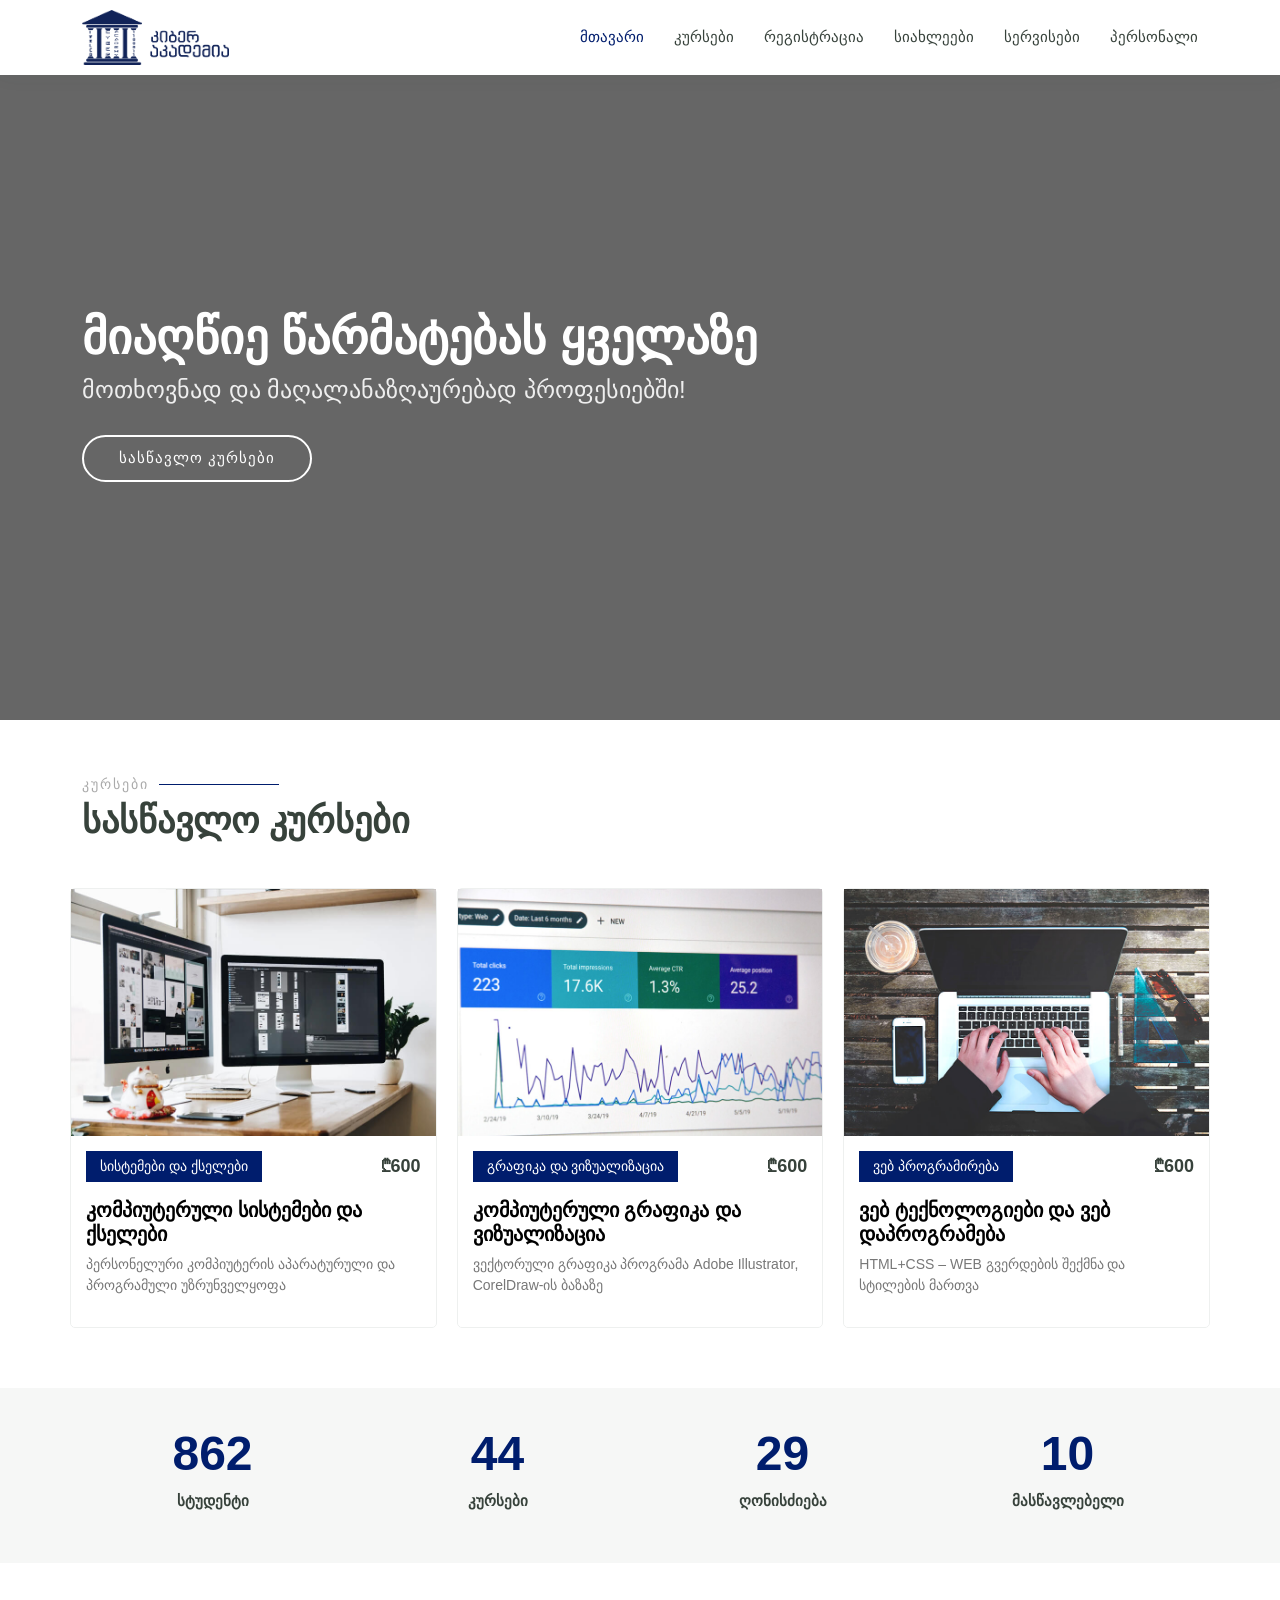
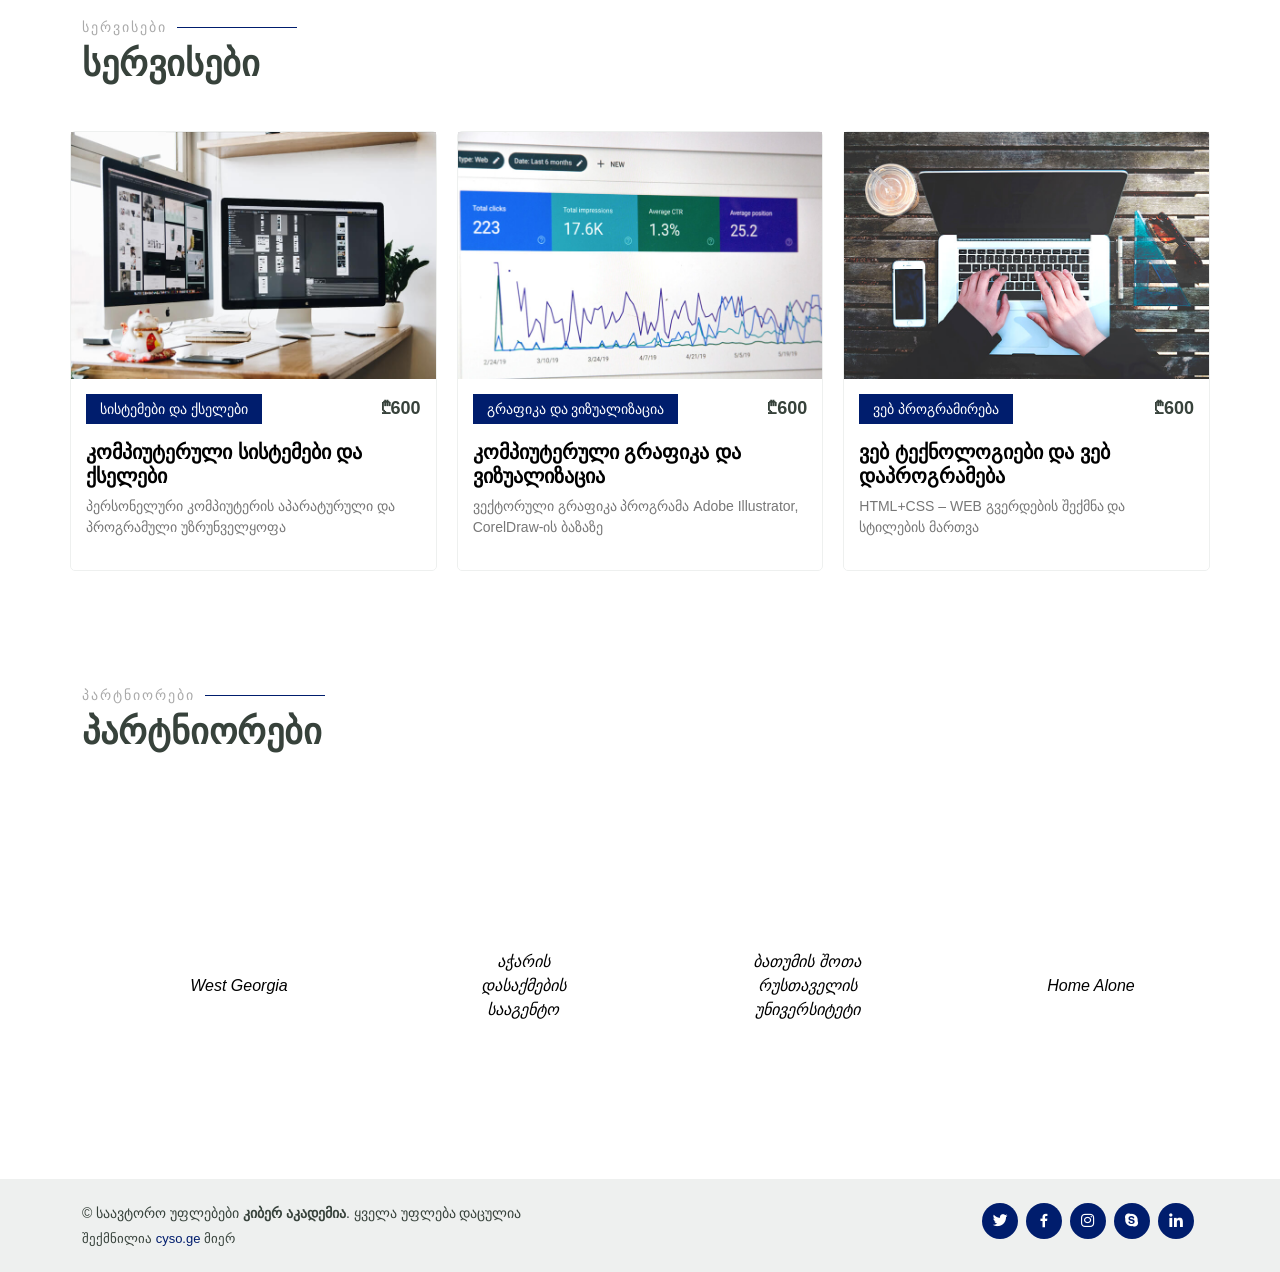
==== commit 8ce3ce60: "Update index.html" ====
--- a/index.html
+++ b/index.html
@@ -306,15 +306,6 @@
                 </div>
               </div>
             </div>
-            <div
-              class="swiper-course-pagination"
-              style="
-                display: flex;
-                align-items: center;
-                justify-content: center;
-                margin-top: 30px;
-              "
-            ></div>
           </div>
         </div>
       </section>
@@ -587,15 +578,6 @@
                 </div>
               </div>
             </div>
-            <div
-              class="swiper-service-pagination"
-              style="
-                display: flex;
-                align-items: center;
-                justify-content: center;
-                margin-top: 30px;
-              "
-            ></div>
           </div>
         </div>
       </section>
@@ -758,7 +740,6 @@
               </div>
             </div>
           </div>
-          <div class="swiper-pagination"></div>
         </div>
       </div>
     </section>
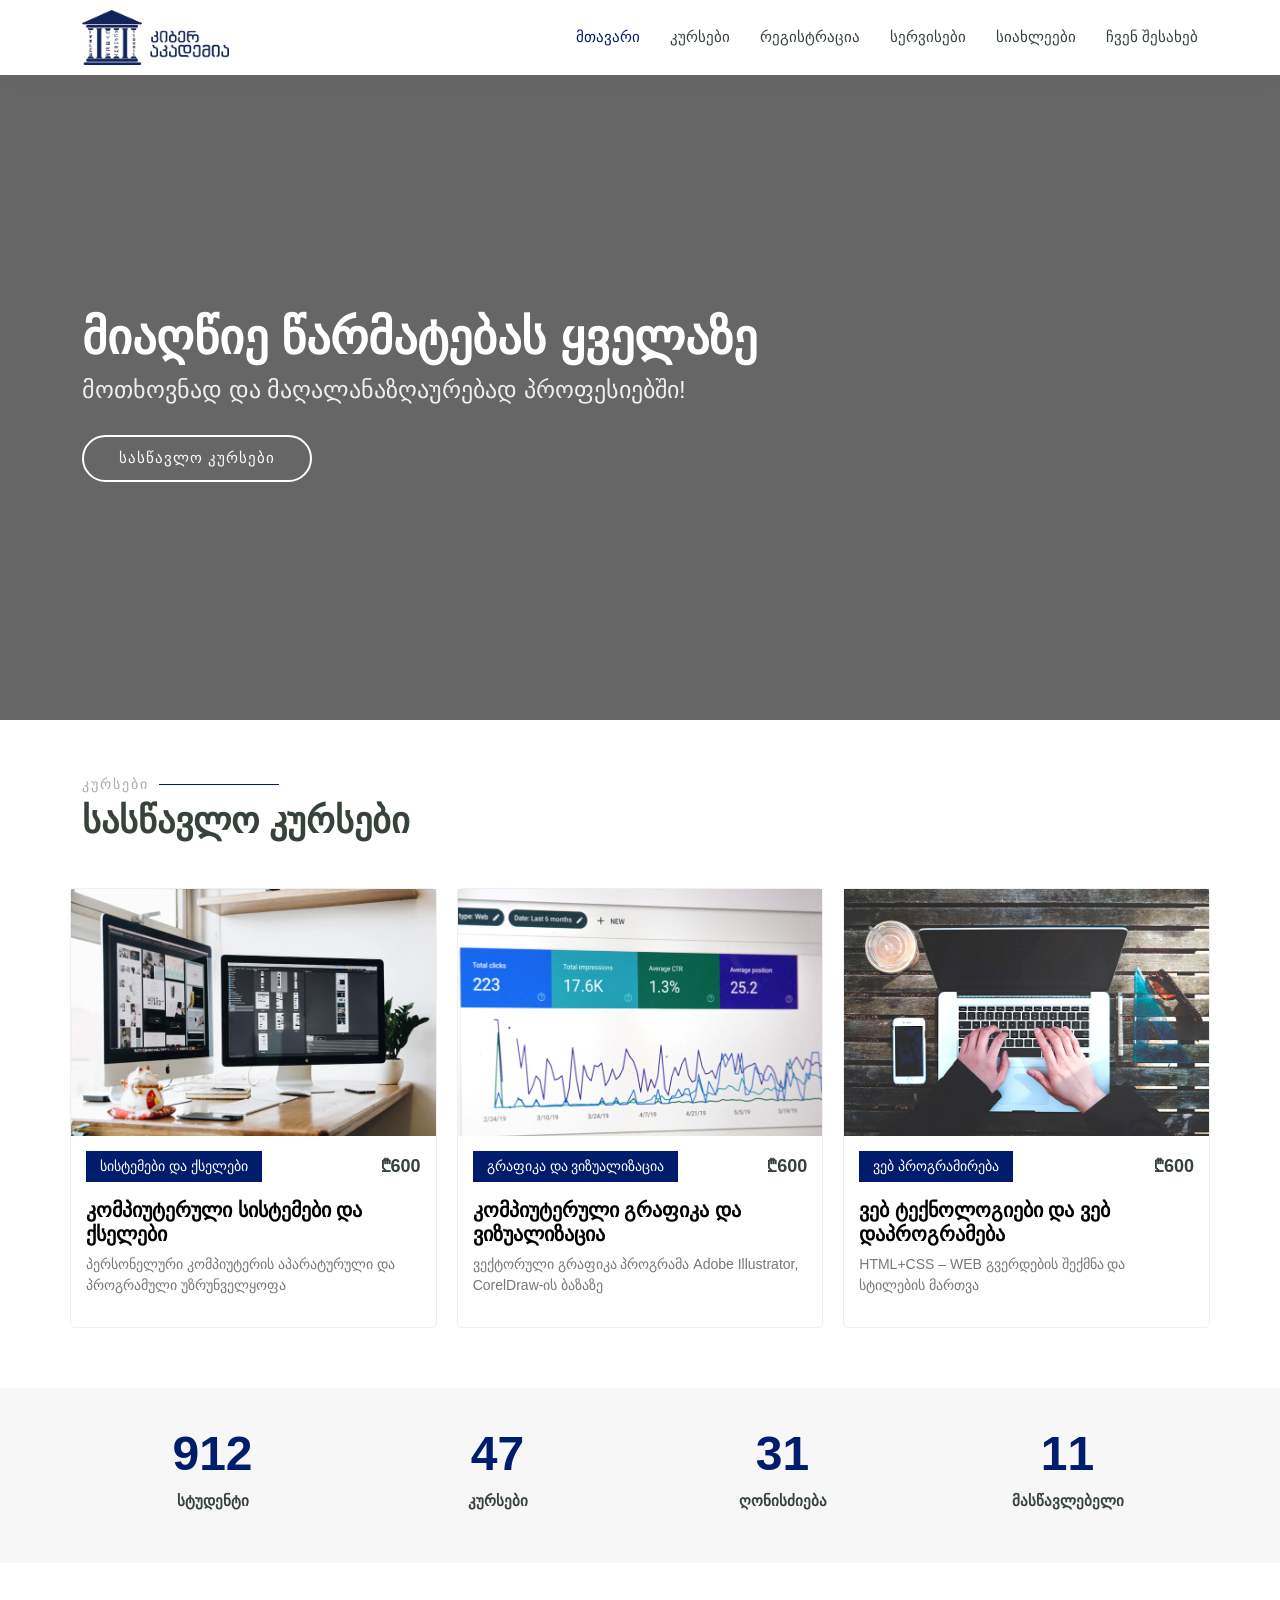
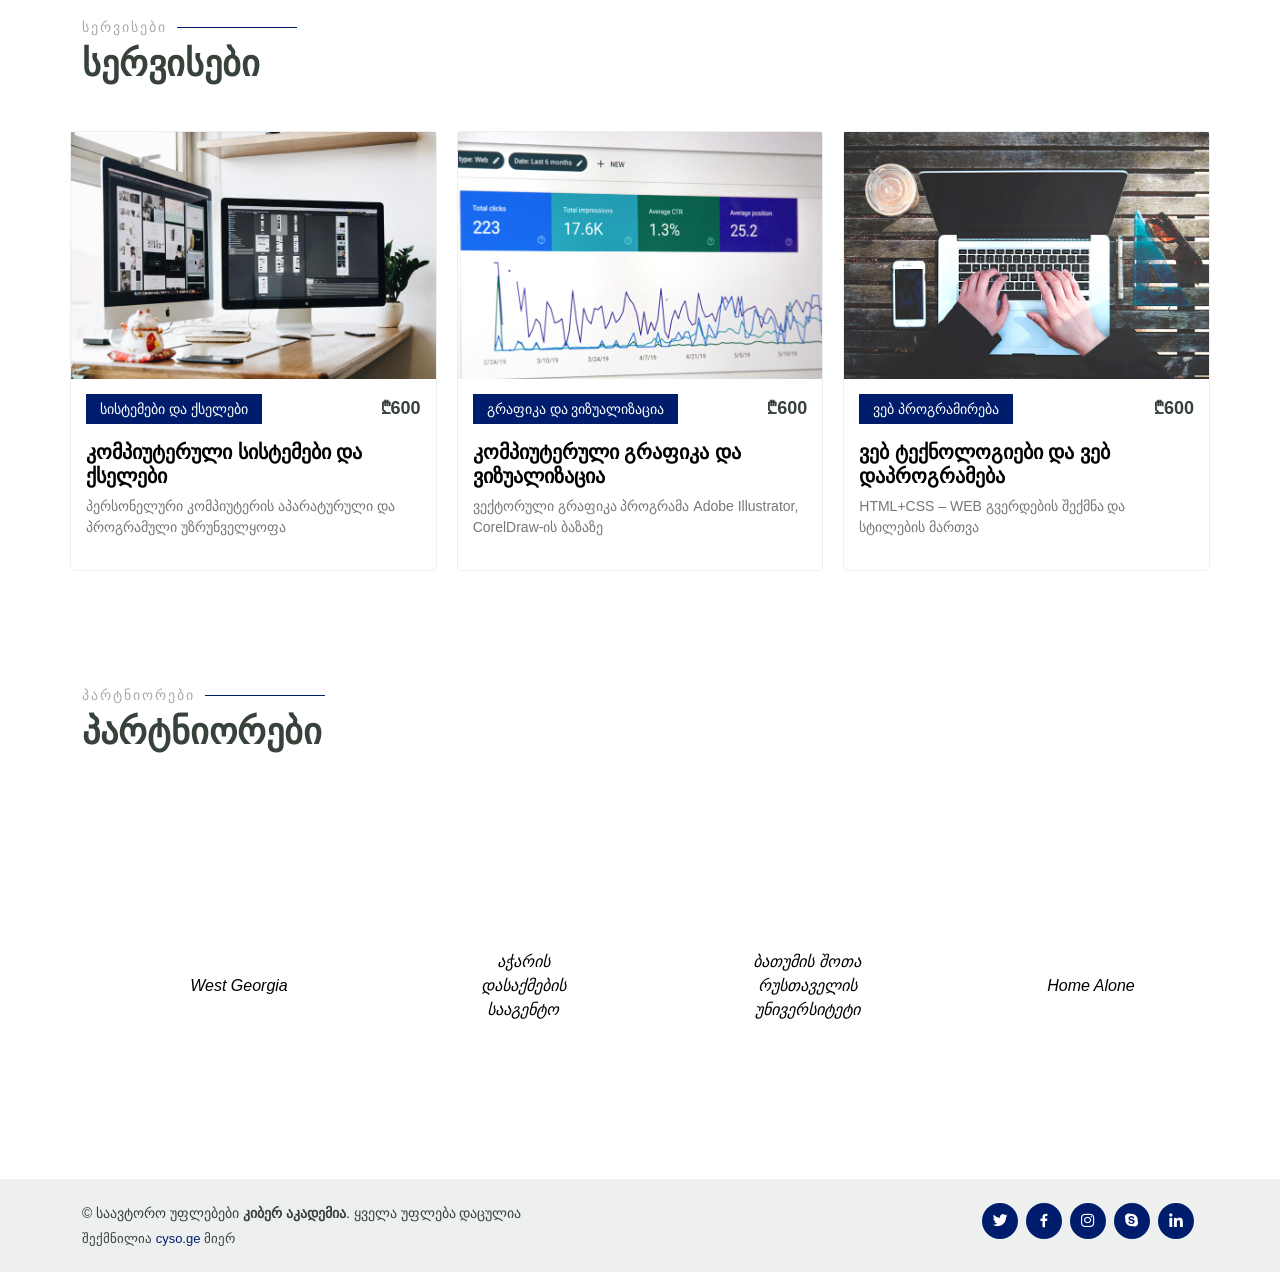
==== commit f5f98dc6: "x" ====
--- a/index.html
+++ b/index.html
@@ -50,9 +50,9 @@
             <li><a class="active" href="index.html">მთავარი</a></li>
             <li><a href="courses.html">კურსები</a></li>
             <li><a href="registration.html">რეგისტრაცია</a></li>
+            <li><a href="service.html">სერვისები</a></li>
             <li><a href="events.html">სიახლეები</a></li>
-            <li><a href="service.html">სერვისები</a></li>
-            <li><a href="trainers.html">პერსონალი</a></li>
+            <li><a href="trainers.html">ჩვენ შესახებ</a></li>
           </ul>
           <i class="bi bi-list mobile-nav-toggle"></i>
         </nav>
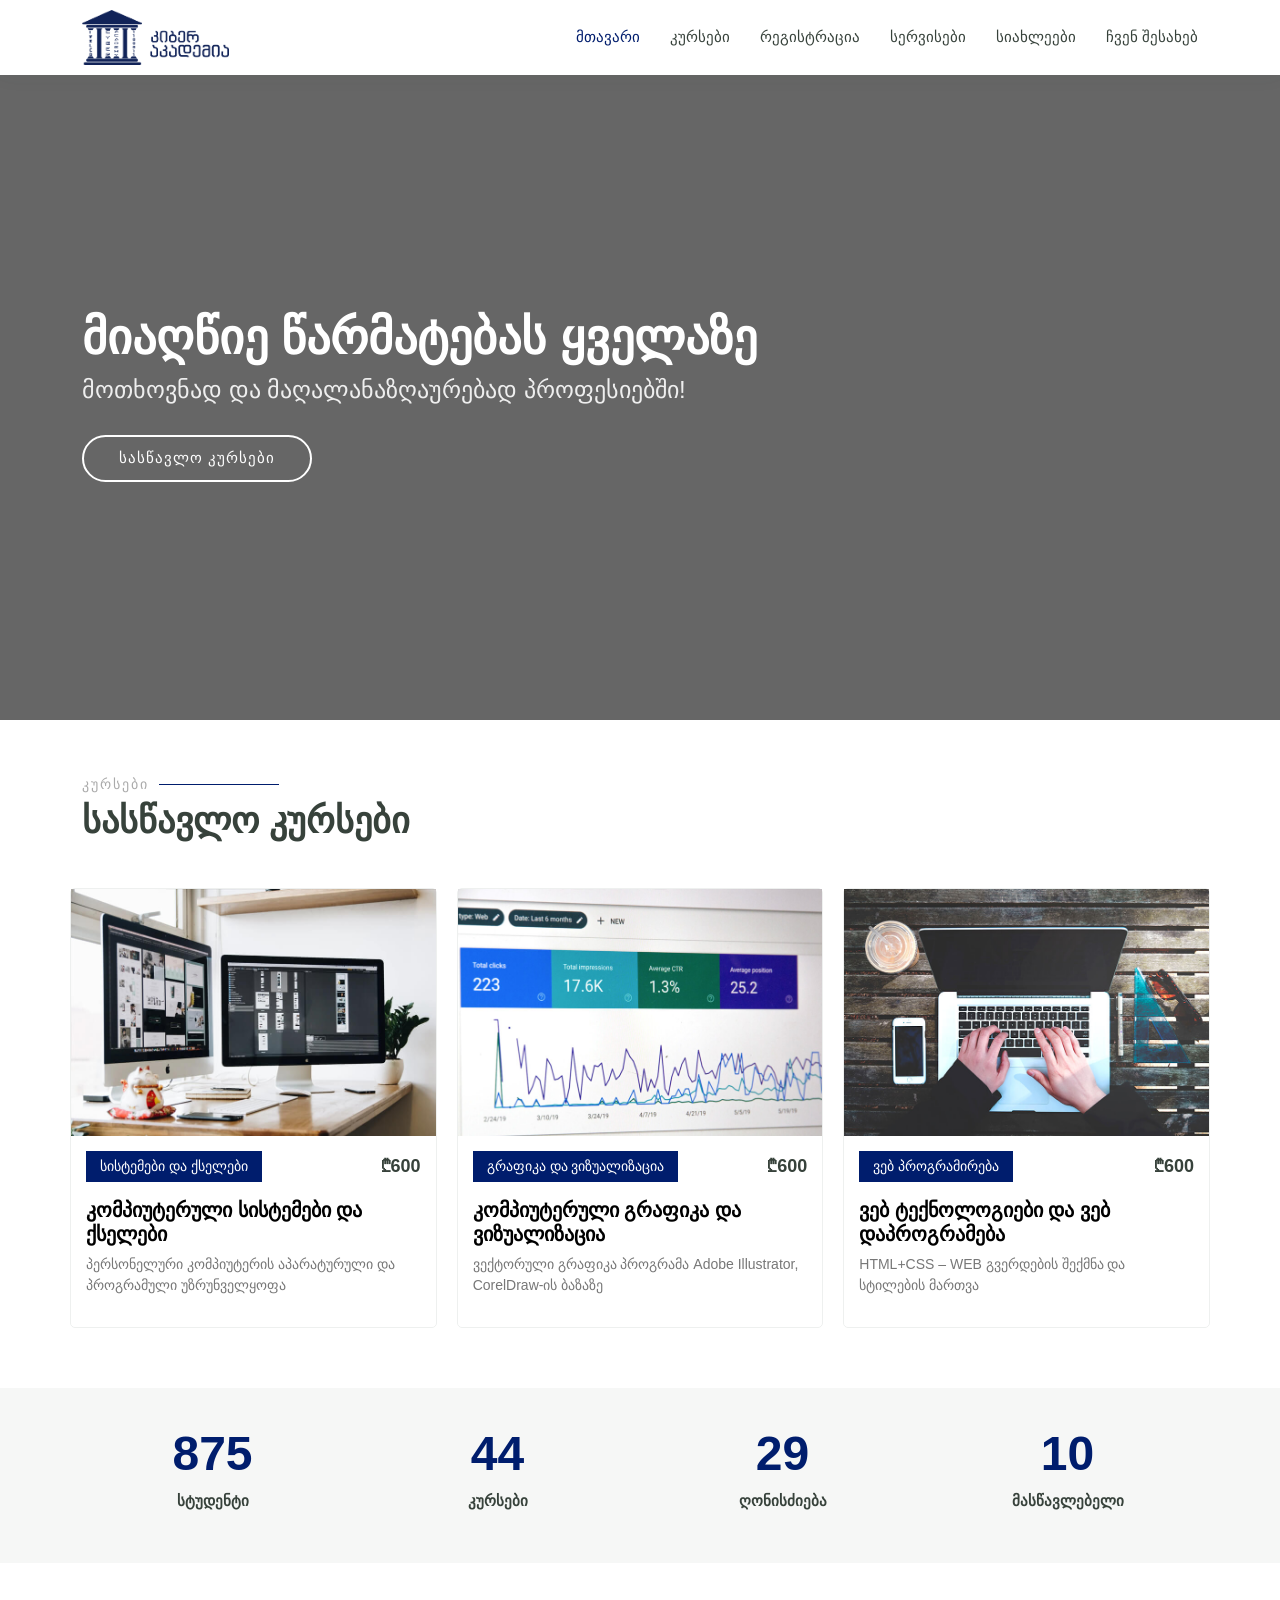
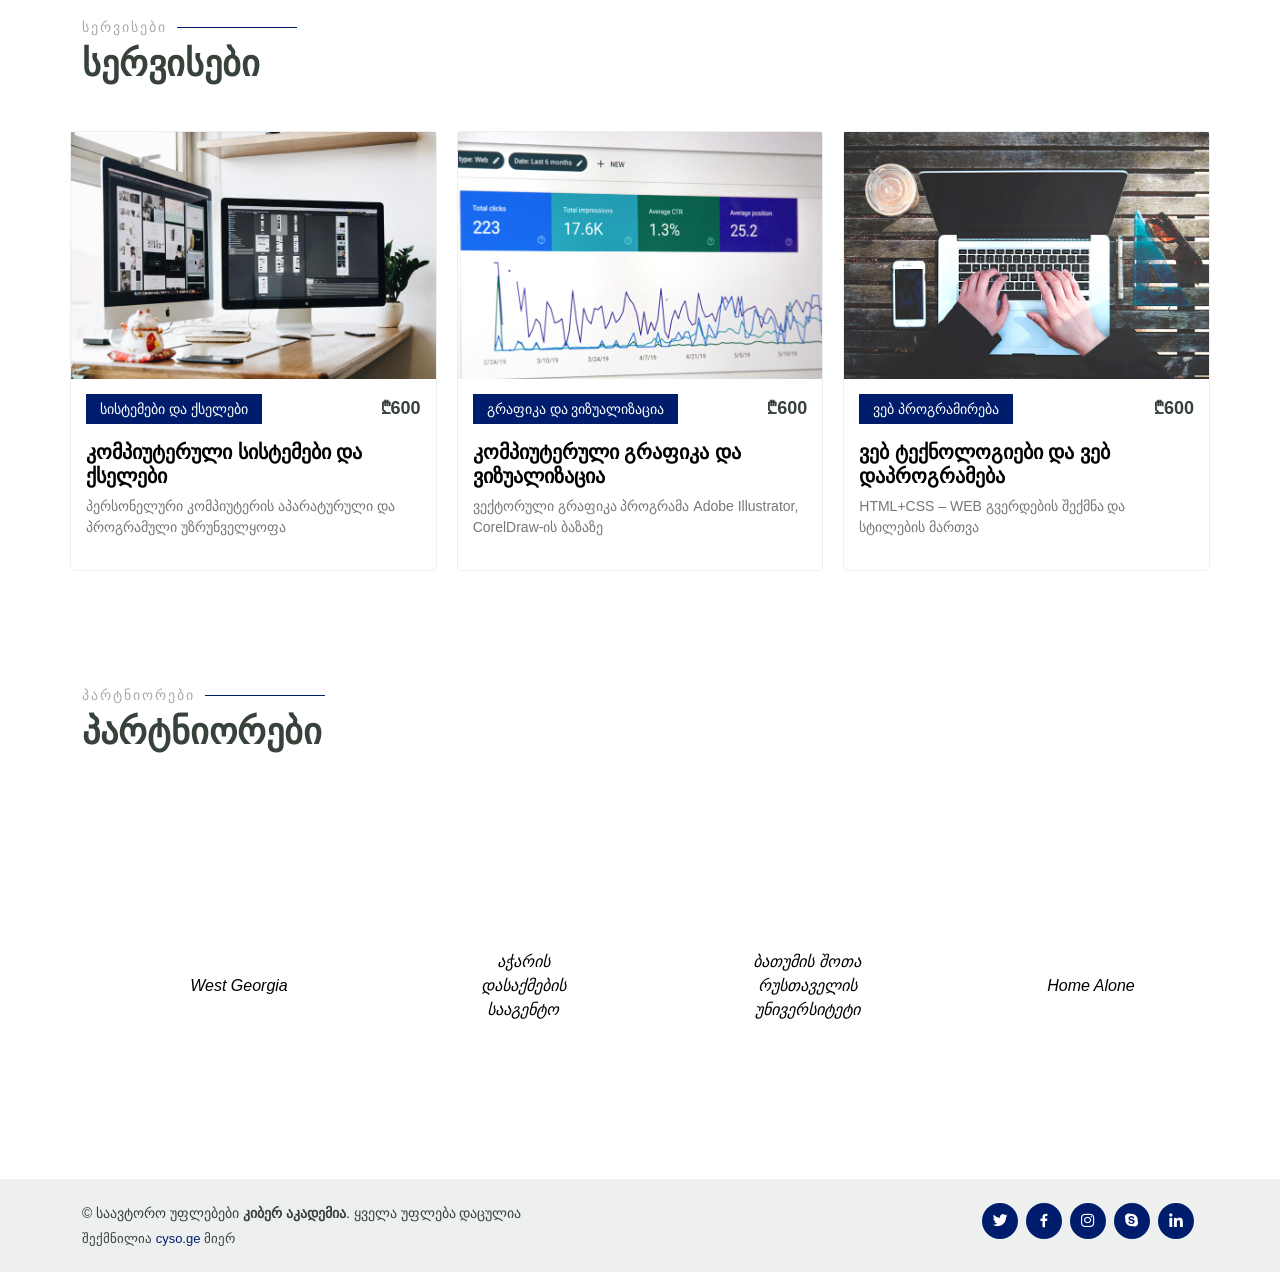
==== commit 472ef217: "x" ====
--- a/index.html
+++ b/index.html
@@ -9,7 +9,7 @@
     <meta content="" name="keywords" />
 
     <link
-      href="https://academy.edu.ge/wp-content/uploads/2019/12/cropped-logo_site1-e1577135140654-180x180.png"
+      href="https://scontent.ftbs6-2.fna.fbcdn.net/v/t1.6435-9/81455923_109970497196333_2400546003003375616_n.png?_nc_cat=109&ccb=1-5&_nc_sid=09cbfe&_nc_ohc=VAE3yk2oRosAX9ihmtq&_nc_ht=scontent.ftbs6-2.fna&oh=00_AT_U9pekPYX1jWx03bAO8-Yqa55BhMHHwJeGnOF30isZAA&oe=620E0287"
       rel="icon"
     />
     <link href="assets/img/apple-touch-icon.png" rel="apple-touch-icon" />
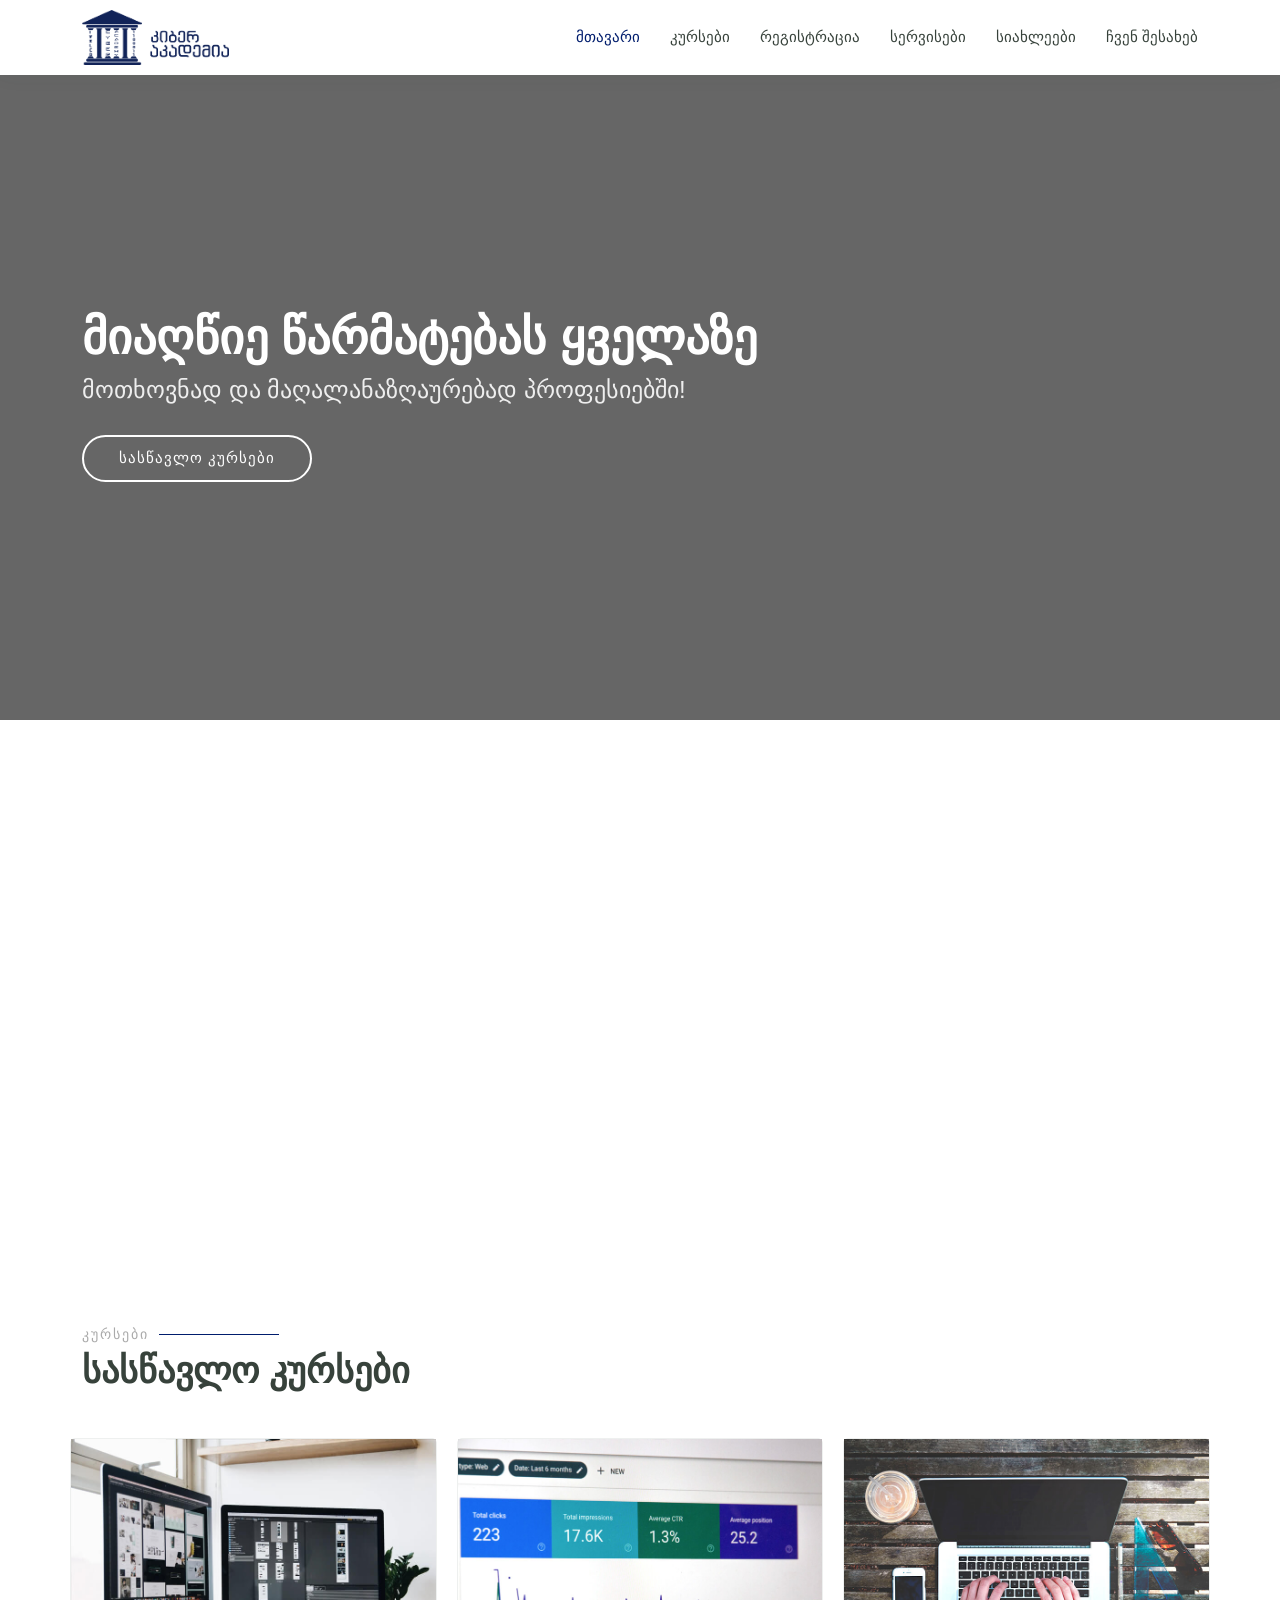
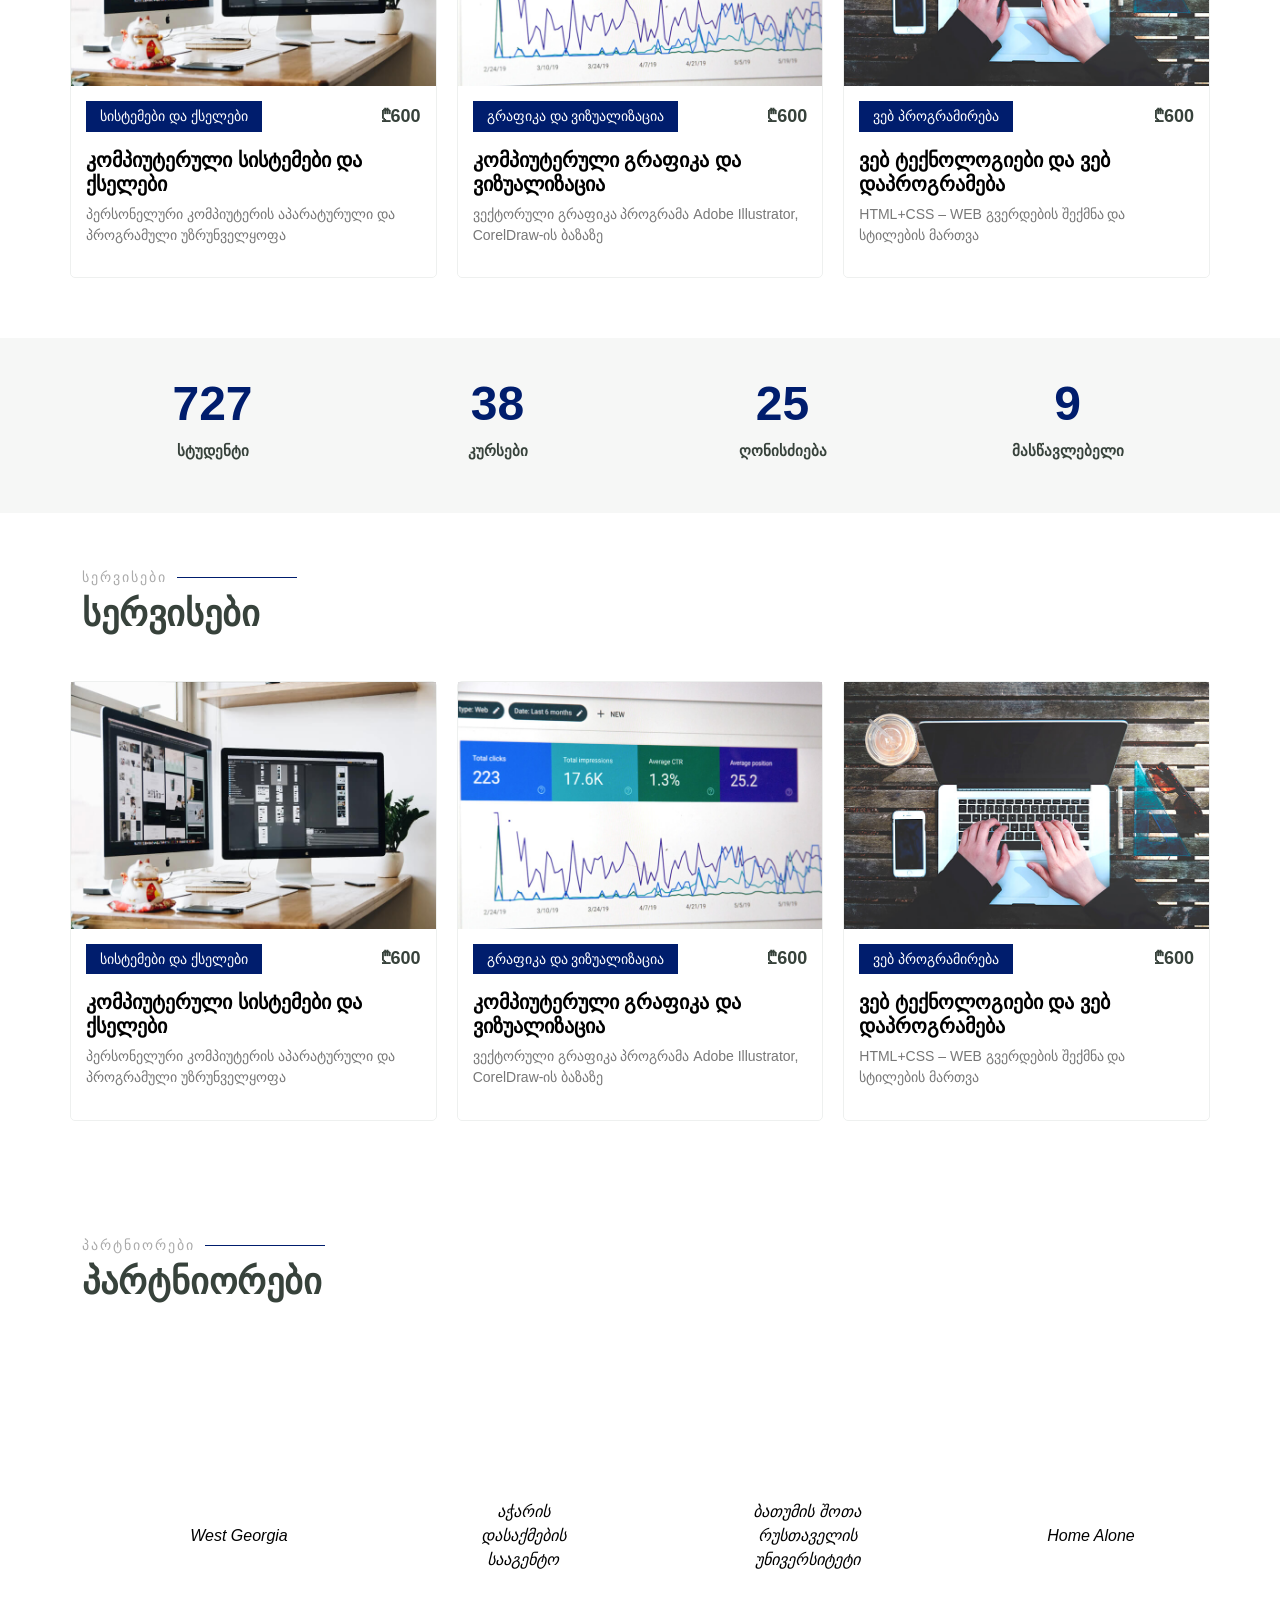
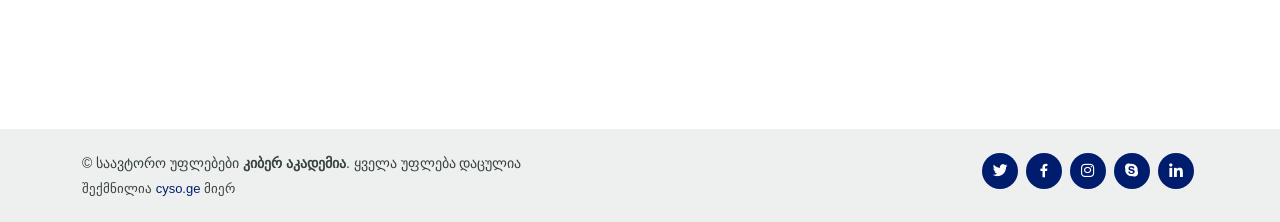
==== commit f16b5b19: "Update index.html" ====
--- a/index.html
+++ b/index.html
@@ -88,6 +88,21 @@
     <!-- End Hero -->
 
     <main id="main">
+      <iframe
+        width="1300"
+        height="500"
+        src="https://www.youtube.com/embed/Ka1amhxfH-Q"
+        title="YouTube video player"
+        frameborder="0"
+        allow="accelerometer; autoplay; clipboard-write; encrypted-media; gyroscope; picture-in-picture"
+        allowfullscreen
+        style="
+          display: flex;
+          align-items: center;
+          justify-content: center;
+          margin: 50px auto auto auto;
+        "
+      ></iframe>
       <section id="popular-courses" class="courses">
         <div class="container" data-aos="fade-up">
           <div class="section-title">
--- a/assets/css/style.css
+++ b/assets/css/style.css
@@ -1385,3 +1385,9 @@
   color: #fff;
   text-decoration: none;
 }
+
+@media all and (max-width: 1024px) {
+  .native__responsive__paragraphs {
+    font-size: 18px !important;
+  }
+}
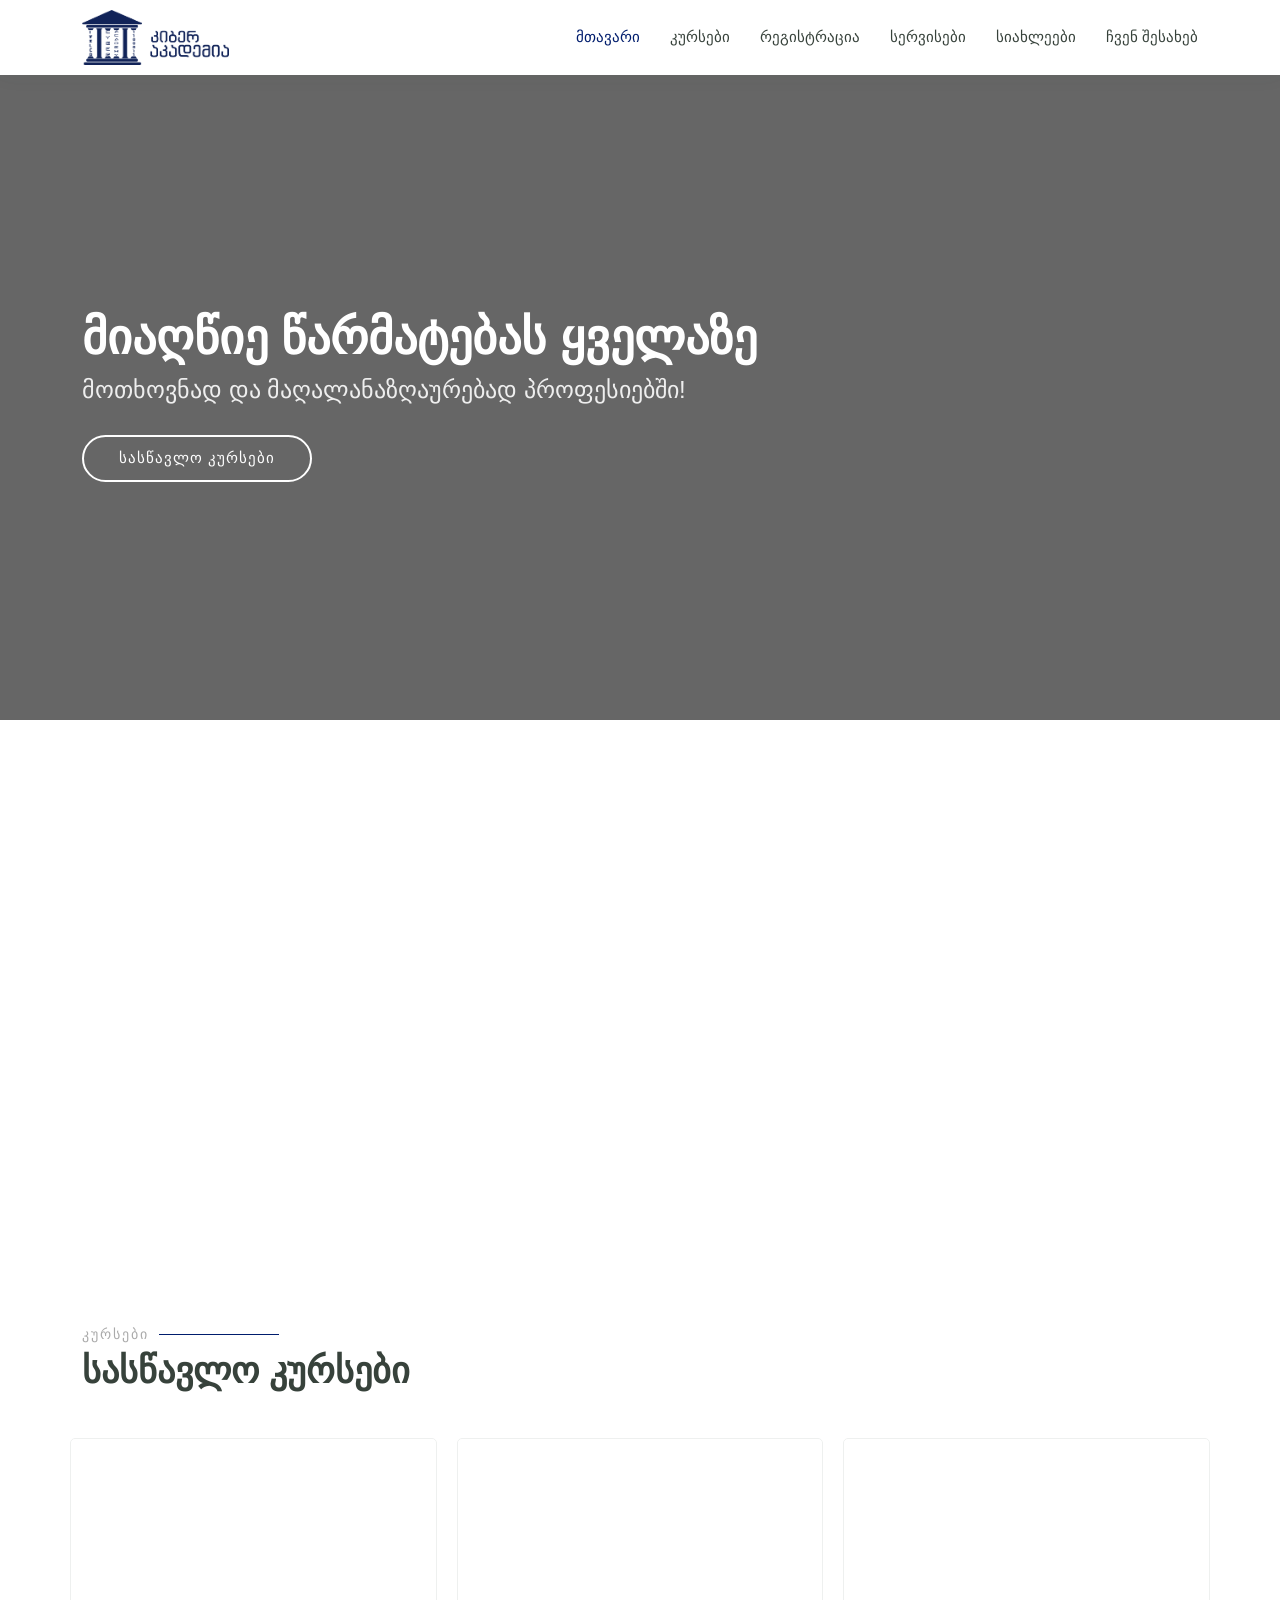
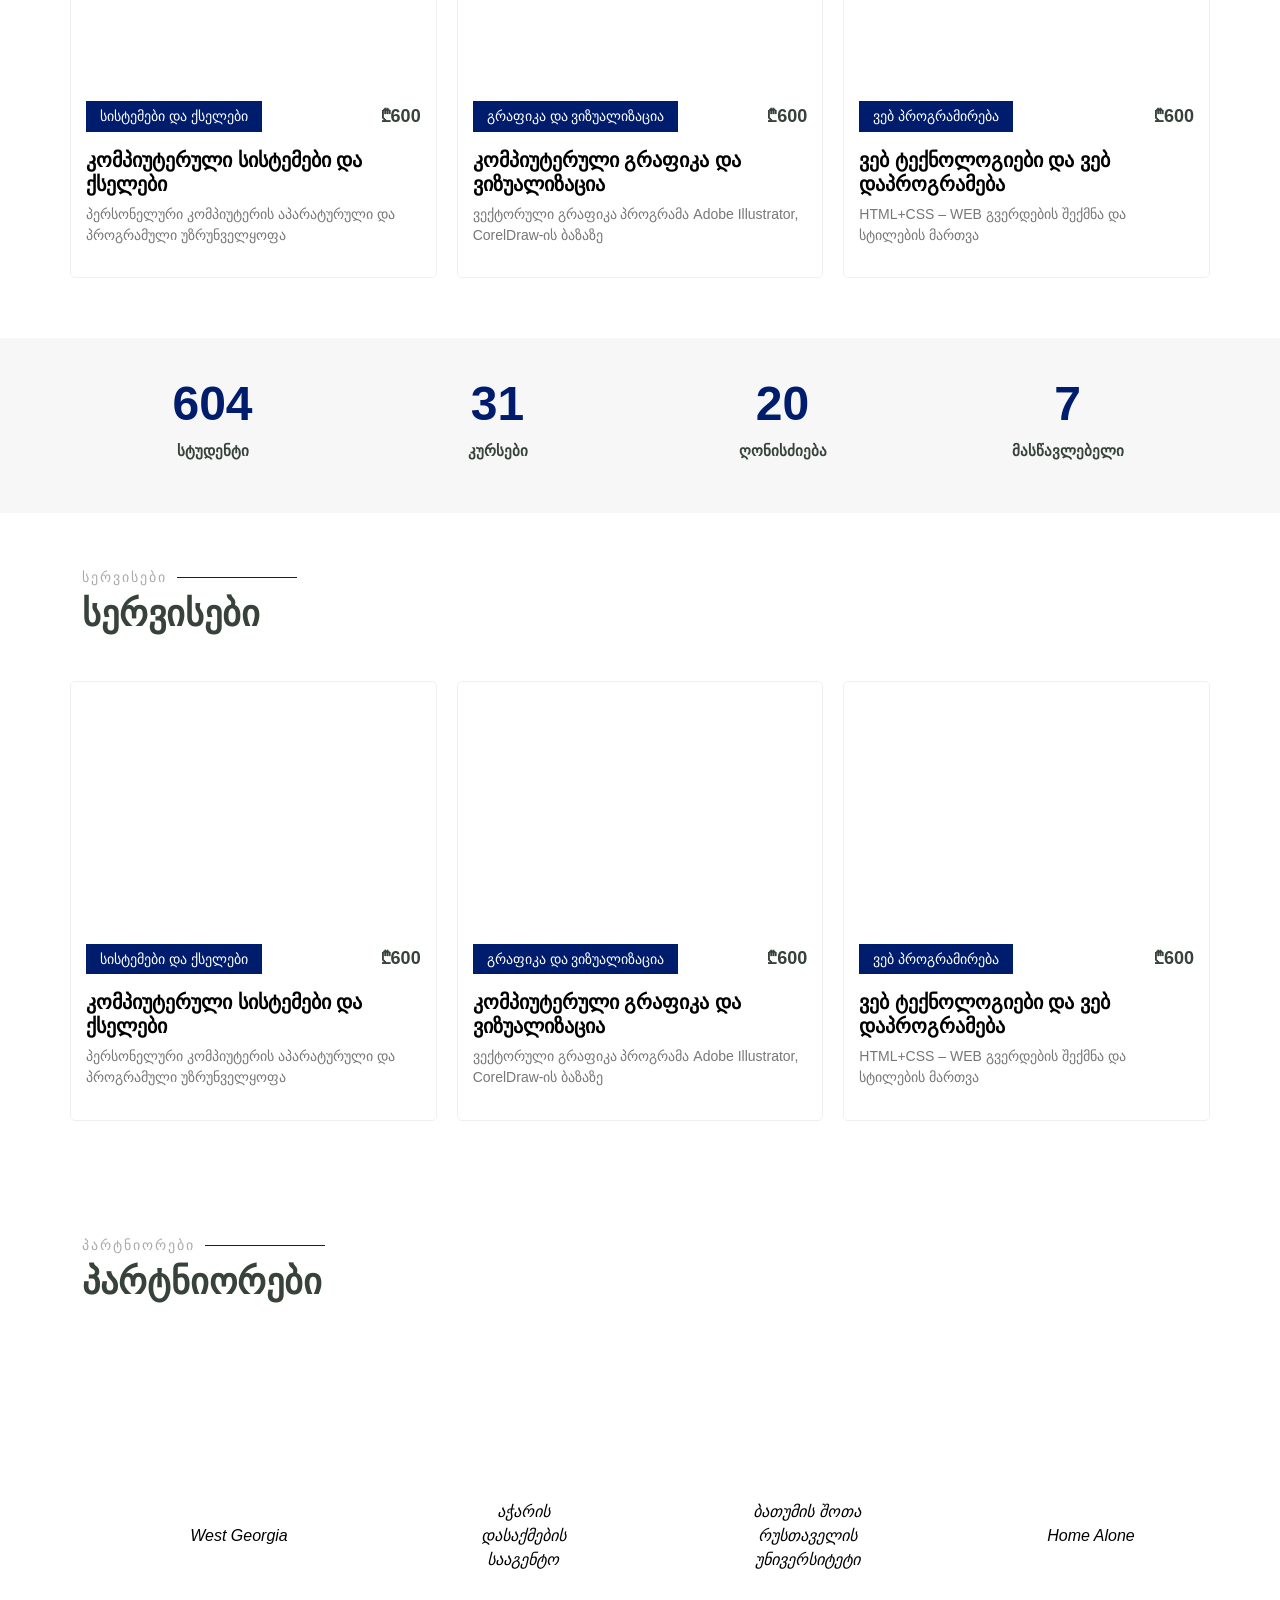
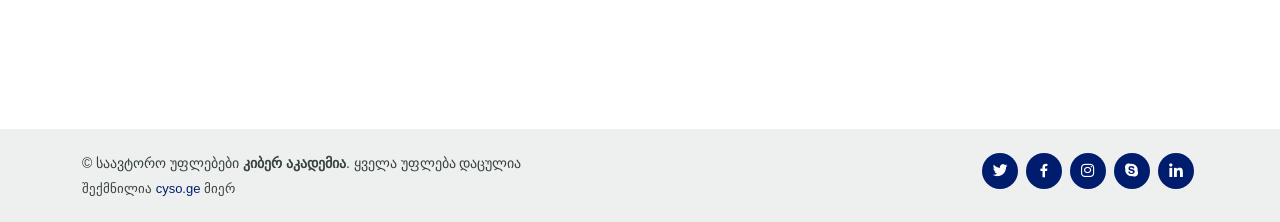
==== commit 89e682e2: "fix photos" ====
--- a/index.html
+++ b/index.html
@@ -625,7 +625,7 @@
                     "
                   >
                     <img
-                      src="https://scontent.ftbs10-1.fna.fbcdn.net/v/t1.15752-9/271812325_1392955704454089_2548827135825589633_n.png?_nc_cat=111&ccb=1-5&_nc_sid=ae9488&_nc_ohc=ehyYXruqKo0AX9BtB5g&_nc_ht=scontent.ftbs10-1.fna&oh=03_AVKPXx-6rynpQ3ph49OJn8svHnJXgQVI1U_PWTNdN1f-5A&oe=62098CA9"
+                      src="https://westgeorgia.ge/assets/images/logo3.png"
                       alt=""
                       style="height: 55px"
                     />
@@ -649,7 +649,7 @@
                     "
                   >
                     <img
-                      src="https://scontent.ftbs10-1.fna.fbcdn.net/v/t1.15752-9/271667773_314025957311501_3186945451351368152_n.png?_nc_cat=107&ccb=1-5&_nc_sid=ae9488&_nc_ohc=PmIfyGC37AcAX8d3fle&_nc_ht=scontent.ftbs10-1.fna&oh=03_AVJVPKBJtyzl_2RXzZOiBeKclpAOYJZiyS20BnCokaHHWg&oe=620A0297"
+                      src="https://lh3.googleusercontent.com/-W_Kd7puQv5Q/AAAAAAAAAAI/AAAAAAAAAAA/Qmsn_ZZ_N-0/s88-p-k-no-ns-nd/photo.jpg"
                       alt=""
                       style="height: 55px"
                     />
@@ -673,7 +673,7 @@
                     "
                   >
                     <img
-                      src="https://scontent.ftbs10-1.fna.fbcdn.net/v/t1.15752-9/271826473_1609150309432074_8771204166225146029_n.png?_nc_cat=104&ccb=1-5&_nc_sid=ae9488&_nc_ohc=Sy8gAw0rwdcAX9Zo3Wv&_nc_ht=scontent.ftbs10-1.fna&oh=03_AVI6uxKE7KoRutTlHHIEBvsbawOP0RnY_OtyU8qZuohrlA&oe=62093DC0"
+                      src="https://bsu.edu.ge/images/logo.png"
                       alt=""
                       style="height: 55px"
                     />
@@ -723,7 +723,7 @@
                     "
                   >
                     <img
-                      src="https://scontent.ftbs10-1.fna.fbcdn.net/v/t1.15752-9/271707844_645712510108611_8526004422140974948_n.png?_nc_cat=109&ccb=1-5&_nc_sid=ae9488&_nc_ohc=eN2TzcYtQccAX_hqWXn&_nc_ht=scontent.ftbs10-1.fna&oh=03_AVKA6p5ucEEtSV8QqUmjlUVwY1kGinf_6H_isKvjs2Zx4g&oe=62093B9B"
+                      src="https://media-exp1.licdn.com/dms/image/C4D0BAQGIlI2AFcs8zA/company-logo_200_200/0/1600793572395?e=1652918400&v=beta&t=CzTjadzK12AQ1hgGIeNlVpp5BCcDgnAnOg7Do1_UDK8"
                       alt=""
                       style="height: 55px"
                     />
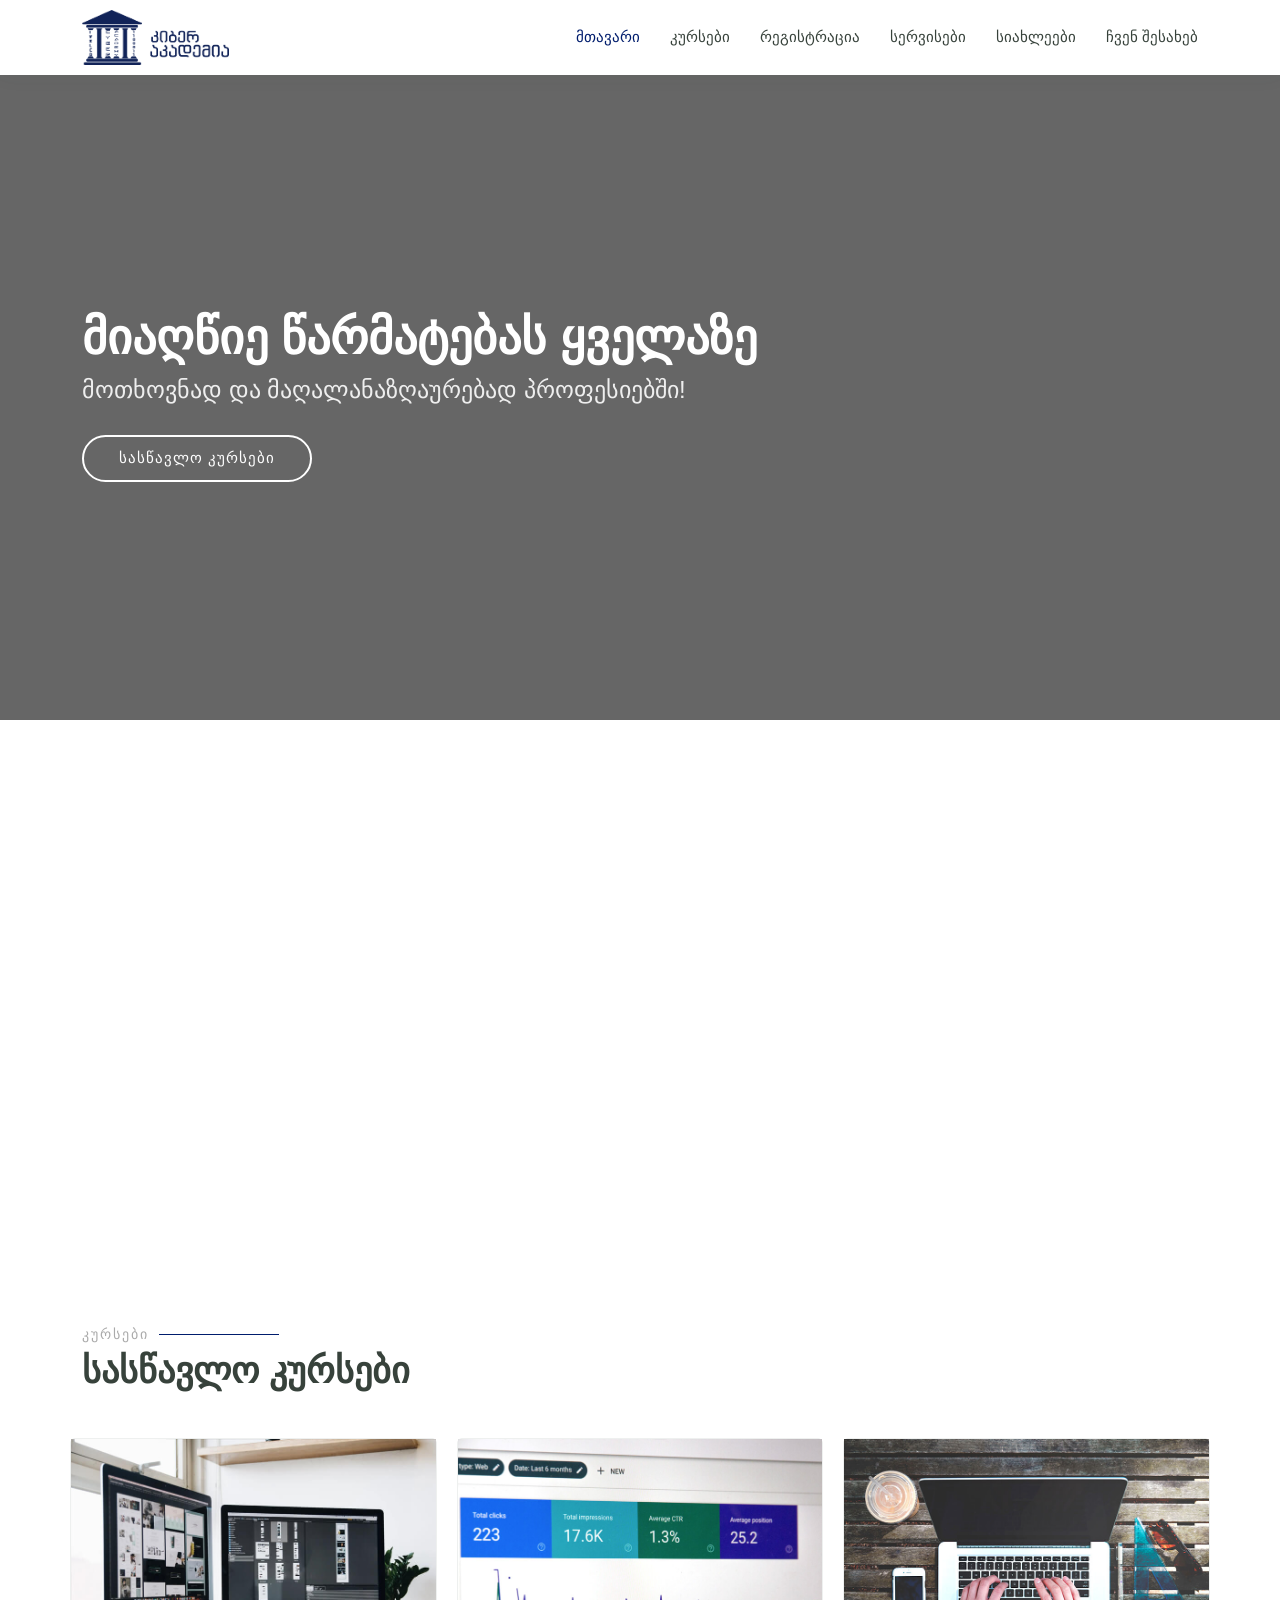
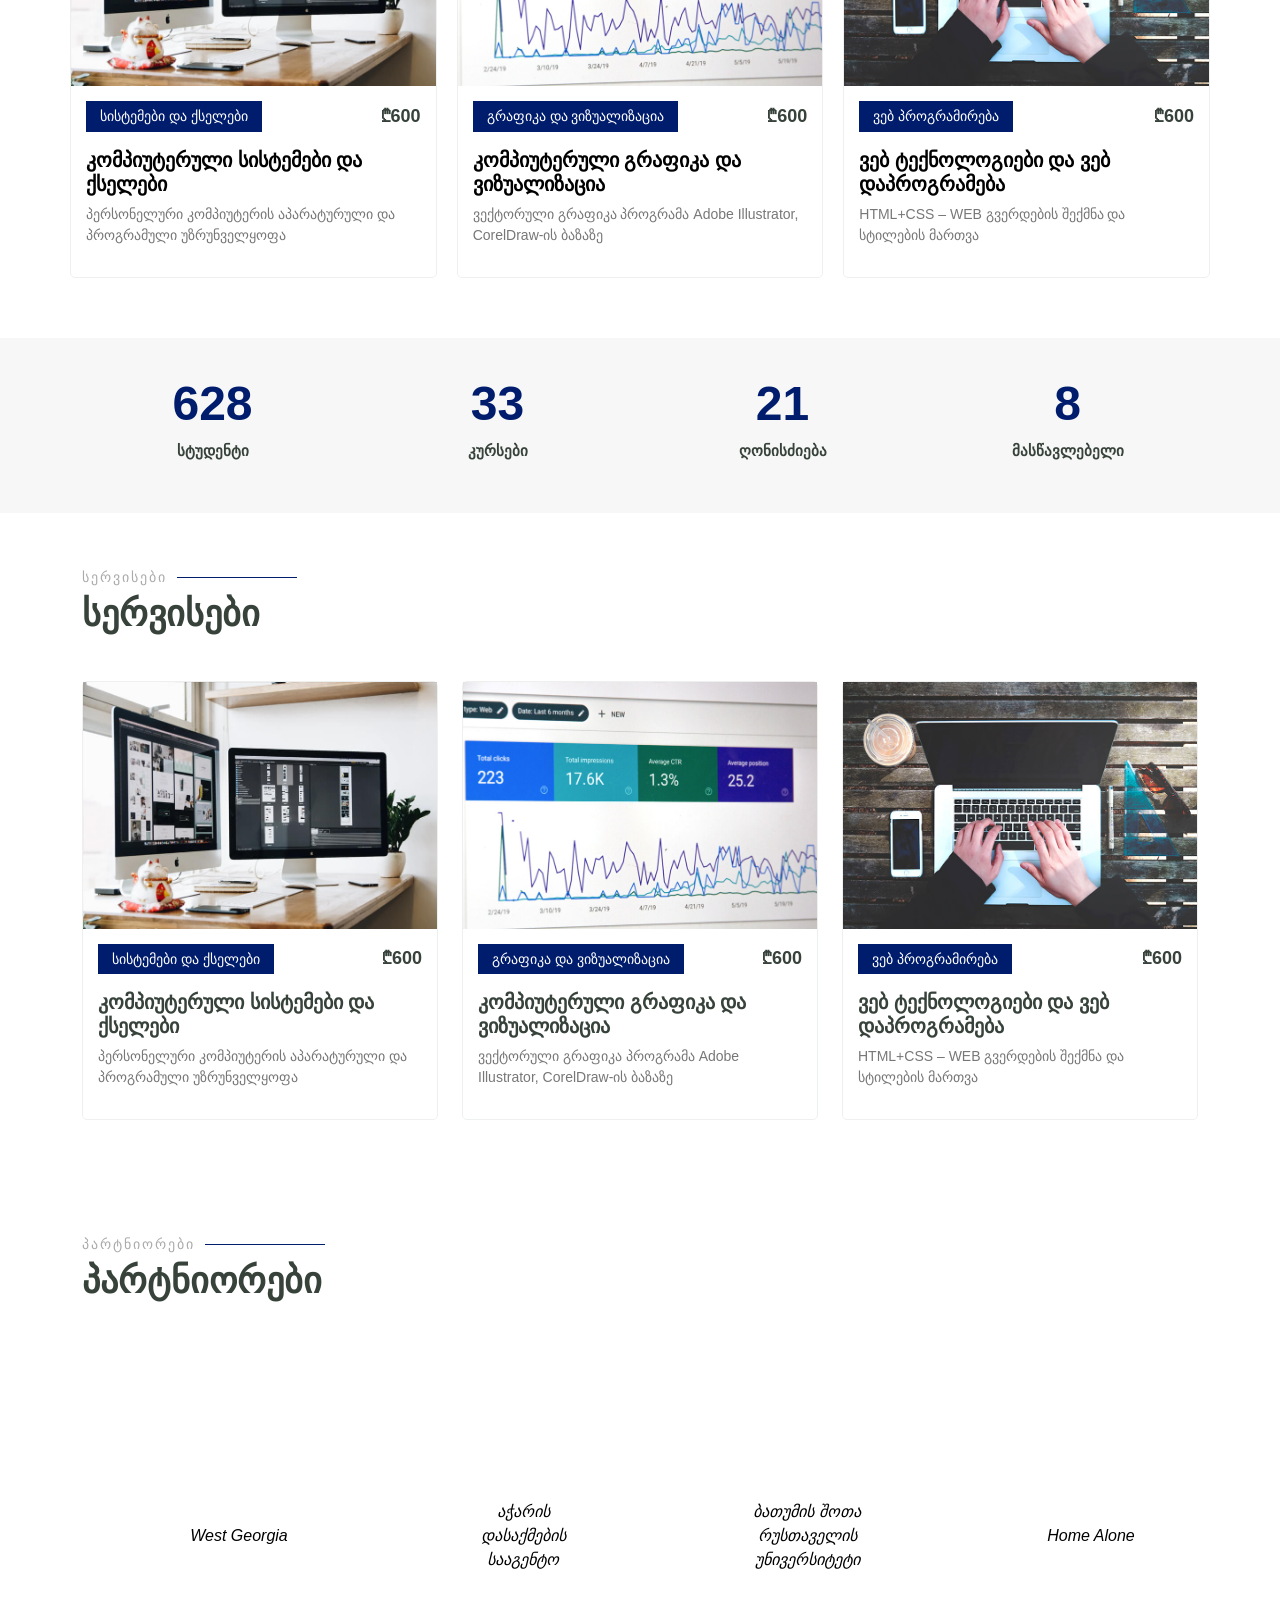
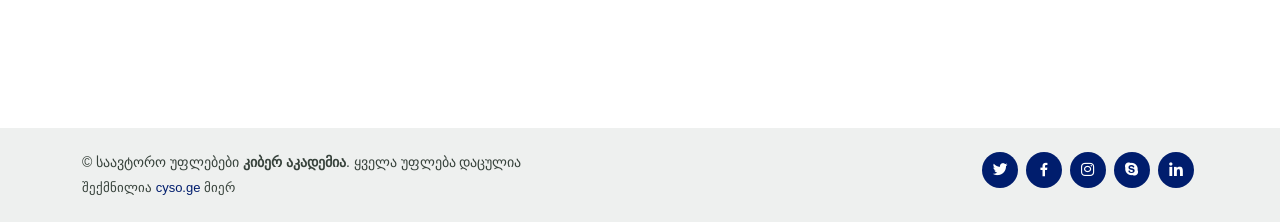
==== commit ff40834b: "Update index.html" ====
--- a/index.html
+++ b/index.html
@@ -383,213 +383,88 @@
           </div>
 
           <div class="row" data-aos="zoom-in" data-aos-delay="100">
+            <div class="col-lg-4 col-md-6 d-flex align-items-stretch">
+              <div class="course-item">
+                <img
+                  src="assets/img/course-1.jpg"
+                  class="img-fluid"
+                  alt="..."
+                />
+                <div class="course-content">
+                  <div
+                    class="d-flex justify-content-between align-items-center mb-3"
+                  >
+                    <h4 style="background: #001d6d">სისტემები და ქსელები</h4>
+                    <p class="price">₾600</p>
+                  </div>
+
+                  <h3>
+                    <a href="course-details.html"
+                      >კომპიუტერული სისტემები და ქსელები
+                    </a>
+                  </h3>
+                  <p>
+                    პერსონელური კომპიუტერის აპარატურული და პროგრამული
+                    უზრუნველყოფა
+                  </p>
+                </div>
+              </div>
+            </div>
+
             <div
-              class="testimonials-slider carousel-slider-services swiper"
-              data-aos="fade-up"
-              data-aos-delay="100"
+              class="col-lg-4 col-md-6 d-flex align-items-stretch mt-4 mt-md-0"
             >
-              <div class="swiper-wrapper">
-                <div class="swiper-slide">
-                  <div
-                    class="col-lg-4 col-md-6 d-flex align-items-stretch"
-                    style="width: 100%"
-                  >
-                    <a href="computer-systems-and-networks.html">
-                      <div class="course-item" style="height: 440px">
-                        <img
-                          src="assets/img/course-1.jpg"
-                          class="img-fluid"
-                          alt="..."
-                        />
-                        <div class="course-content">
-                          <div
-                            class="d-flex justify-content-between align-items-center mb-3"
-                          >
-                            <h4 style="background: #001d6d">
-                              სისტემები და ქსელები
-                            </h4>
-                            <p class="price">₾600</p>
-                          </div>
-
-                          <h3 style="color: black">
-                            კომპიუტერული სისტემები და ქსელები
-                          </h3>
-                          <p>
-                            პერსონელური კომპიუტერის აპარატურული და პროგრამული
-                            უზრუნველყოფა
-                          </p>
-                        </div>
-                      </div>
-                    </a>
-                  </div>
-                </div>
-
-                <div class="swiper-slide">
-                  <div
-                    class="col-lg-4 col-md-6 d-flex align-items-stretch mt-4 mt-md-0"
-                    style="width: 100%"
-                  >
-                    <a href="computer-graphics-and-visualization.html">
-                      <div class="course-item" style="height: 440px">
-                        <img
-                          src="assets/img/course-2.jpg"
-                          class="img-fluid"
-                          alt="..."
-                        />
-                        <div class="course-content">
-                          <div
-                            class="d-flex justify-content-between align-items-center mb-3"
-                          >
-                            <h4 style="background: #001d6d">
-                              გრაფიკა და ვიზუალიზაცია
-                            </h4>
-                            <p class="price">₾600</p>
-                          </div>
-
-                          <h3 style="color: black">
-                            კომპიუტერული გრაფიკა და ვიზუალიზაცია
-                          </h3>
-                          <p>
-                            ვექტორული გრაფიკა პროგრამა Adobe Illustrator,
-                            CorelDraw-ის ბაზაზე
-                          </p>
-                        </div>
-                      </div>
-                    </a>
-                  </div>
-                </div>
-
-                <div class="swiper-slide">
-                  <div
-                    class="col-lg-4 col-md-6 d-flex align-items-stretch mt-4 mt-lg-0"
-                    style="width: 100%"
-                  >
-                    <a href="web-programming.html">
-                      <div class="course-item" style="height: 440px">
-                        <img
-                          src="assets/img/course-3.jpg"
-                          class="img-fluid"
-                          alt="..."
-                        />
-                        <div class="course-content">
-                          <div
-                            class="d-flex justify-content-between align-items-center mb-3"
-                          >
-                            <h4 style="background: #001d6d">
-                              ვებ პროგრამირება
-                            </h4>
-                            <p class="price">₾600</p>
-                          </div>
-
-                          <h3 style="color: black">
-                            ვებ ტექნოლოგიები და ვებ დაპროგრამება
-                          </h3>
-                          <p>
-                            HTML+CSS – WEB გვერდების შექმნა და სტილების მართვა
-                          </p>
-                        </div>
-                      </div>
-                    </a>
-                  </div>
-                </div>
-
-                <div class="swiper-slide">
-                  <div
-                    class="col-lg-4 col-md-6 d-flex align-items-stretch mt-4 mt-lg-0"
-                    style="width: 100%"
-                  >
-                    <a href="programming-fundamentals.html">
-                      <div class="course-item" style="height: 440px">
-                        <img
-                          src="assets/img/course-img1.jpeg"
-                          class="img-fluid"
-                          alt="..."
-                        />
-                        <div class="course-content">
-                          <div
-                            class="d-flex justify-content-between align-items-center mb-3"
-                          >
-                            <h4 style="background: #001d6d">პროგრამირება</h4>
-                            <p class="price">₾600</p>
-                          </div>
-
-                          <h3 style="color: black">
-                            პროგრამირების საფუძვლები ალგორითმები და მონაცემთა
-                            სტრუქტურები
-                          </h3>
-                          <p>დაპროგრამების საფუძვლები C++-ის ბაზაზე</p>
-                        </div>
-                      </div>
-                    </a>
-                  </div>
-                </div>
-                <div class="swiper-slide">
-                  <div
-                    class="col-lg-4 col-md-6 d-flex align-items-stretch mt-4 mt-lg-0"
-                    style="width: 100%"
-                  >
-                    <a href="office-software.html">
-                      <div class="course-item" style="height: 440px">
-                        <img
-                          src="assets/img/course-1.jpg"
-                          class="img-fluid"
-                          alt="..."
-                        />
-                        <div class="course-content">
-                          <div
-                            class="d-flex justify-content-between align-items-center mb-3"
-                          >
-                            <h4 style="background: #001d6d">
-                              პროგრამული უზრუნველყოფა
-                            </h4>
-                            <p class="price">₾600</p>
-                          </div>
-
-                          <h3 style="color: black">
-                            საოფისე პროგრამული უზრუნველყოფა
-                          </h3>
-                          <p>
-                            Microsoft Word, Microsoft Excell, Microsoft
-                            PowerPoint, ინტერნეტ პროგრამები
-                          </p>
-                        </div>
-                      </div>
-                    </a>
-                  </div>
-                </div>
-                <div class="swiper-slide">
-                  <div
-                    class="col-lg-4 col-md-6 d-flex align-items-stretch mt-4 mt-lg-0"
-                    style="width: 100%"
-                  >
-                    <a href="photography.html">
-                      <div class="course-item" style="height: 440px">
-                        <img
-                          src="assets/img/course-img2.jpeg"
-                          class="img-fluid"
-                          alt="..."
-                        />
-                        <div class="course-content">
-                          <div
-                            class="d-flex justify-content-between align-items-center mb-3"
-                          >
-                            <h4 style="background: #001d6d">
-                              გრაფიკა და ვიზუალიზაცია
-                            </h4>
-                            <p class="price">₾600</p>
-                          </div>
-
-                          <h3 style="color: black">
-                            ფოტოგრაფია, ფოტოჟურნალისტიკა, ფოტოგრაფია მარკეტინგში
-                          </h3>
-                          <p>
-                            ფოტოგრაფიის აპარატურა და მისი შერჩევის
-                            თავისებურებები
-                          </p>
-                        </div>
-                      </div>
-                    </a>
-                  </div>
+              <div class="course-item">
+                <img
+                  src="assets/img/course-2.jpg"
+                  class="img-fluid"
+                  alt="..."
+                />
+                <div class="course-content">
+                  <div
+                    class="d-flex justify-content-between align-items-center mb-3"
+                  >
+                    <h4 style="background: #001d6d">გრაფიკა და ვიზუალიზაცია</h4>
+                    <p class="price">₾600</p>
+                  </div>
+
+                  <h3>
+                    <a href="course-details.html"
+                      >კომპიუტერული გრაფიკა და ვიზუალიზაცია
+                    </a>
+                  </h3>
+                  <p>
+                    ვექტორული გრაფიკა პროგრამა Adobe Illustrator, CorelDraw-ის
+                    ბაზაზე
+                  </p>
+                </div>
+              </div>
+            </div>
+            <!-- End Course Item-->
+
+            <div
+              class="col-lg-4 col-md-6 d-flex align-items-stretch mt-4 mt-lg-0"
+            >
+              <div class="course-item">
+                <img
+                  src="assets/img/course-3.jpg"
+                  class="img-fluid"
+                  alt="..."
+                />
+                <div class="course-content">
+                  <div
+                    class="d-flex justify-content-between align-items-center mb-3"
+                  >
+                    <h4 style="background: #001d6d">ვებ პროგრამირება</h4>
+                    <p class="price">₾600</p>
+                  </div>
+
+                  <h3>
+                    <a href="course-details.html"
+                      >ვებ ტექნოლოგიები და ვებ დაპროგრამება</a
+                    >
+                  </h3>
+                  <p>HTML+CSS – WEB გვერდების შექმნა და სტილების მართვა</p>
                 </div>
               </div>
             </div>
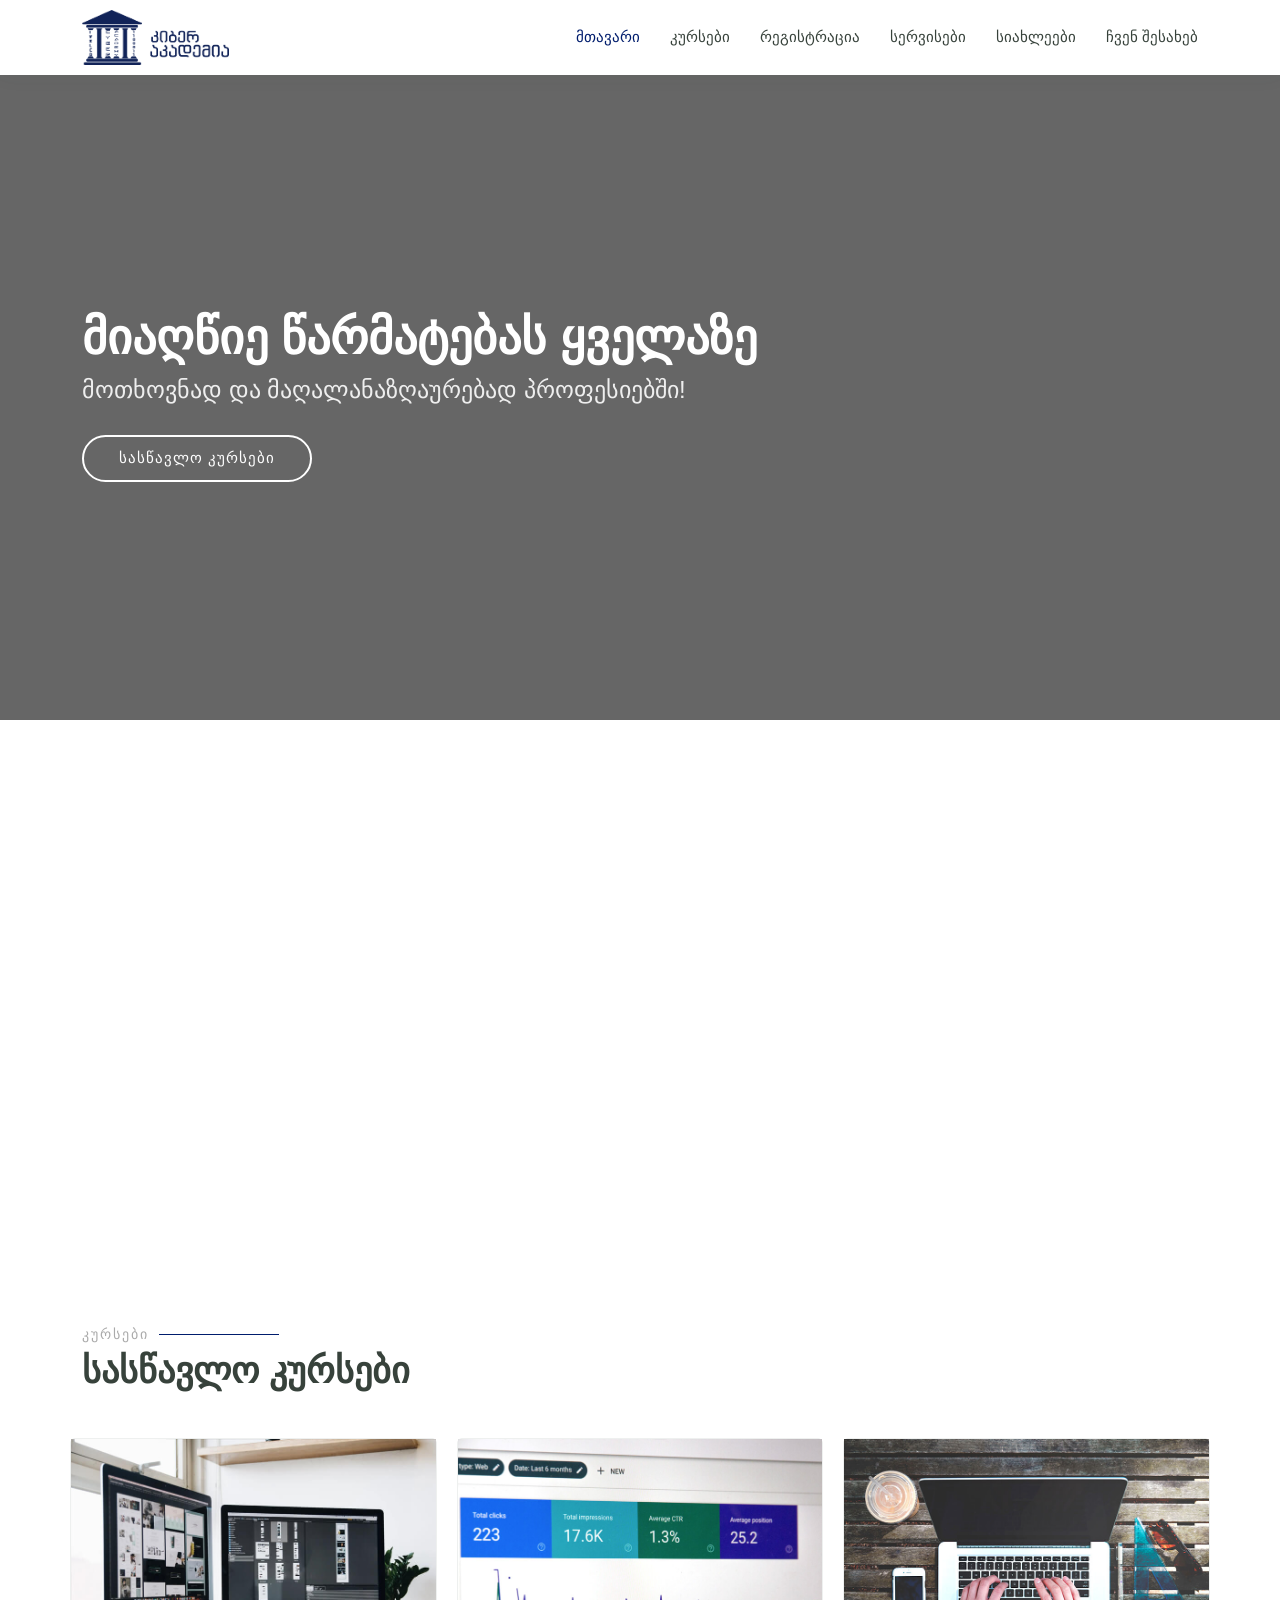
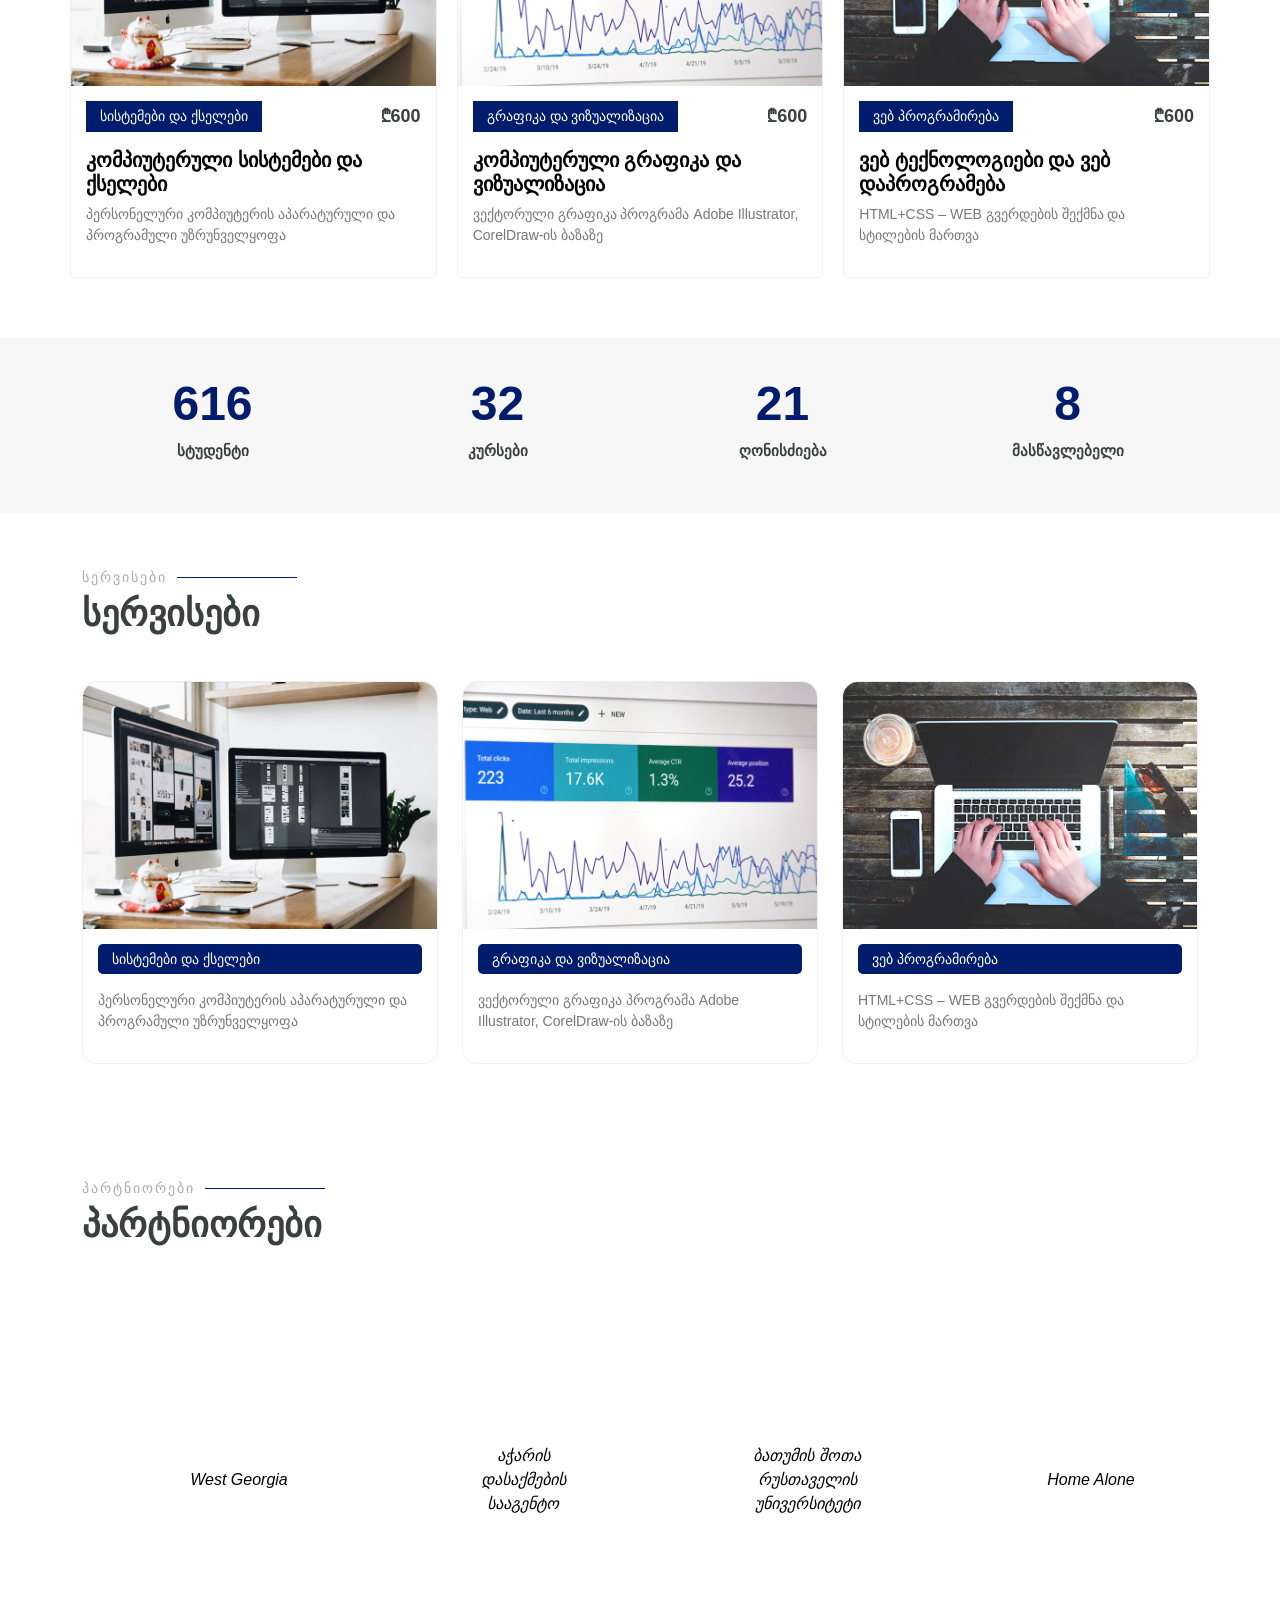
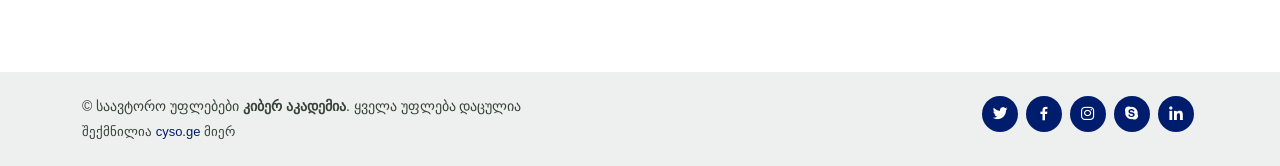
==== commit e1e01528: "x" ====
--- a/index.html
+++ b/index.html
@@ -384,60 +384,76 @@
 
           <div class="row" data-aos="zoom-in" data-aos-delay="100">
             <div class="col-lg-4 col-md-6 d-flex align-items-stretch">
-              <div class="course-item">
-                <img
-                  src="assets/img/course-1.jpg"
-                  class="img-fluid"
-                  alt="..."
-                />
-                <div class="course-content">
-                  <div
-                    class="d-flex justify-content-between align-items-center mb-3"
-                  >
-                    <h4 style="background: #001d6d">სისტემები და ქსელები</h4>
-                    <p class="price">₾600</p>
-                  </div>
-
-                  <h3>
-                    <a href="course-details.html"
-                      >კომპიუტერული სისტემები და ქსელები
-                    </a>
-                  </h3>
-                  <p>
-                    პერსონელური კომპიუტერის აპარატურული და პროგრამული
-                    უზრუნველყოფა
-                  </p>
-                </div>
+              <div
+                class="course-item course-item__children"
+                style="border-radius: 15px"
+              >
+                <a href="index.html">
+                  <img
+                    src="assets/img/course-1.jpg"
+                    class="img-fluid"
+                    alt="..."
+                    style="border-radius: 15px 15px 0 0"
+                  />
+                  <div class="course-content">
+                    <div
+                      class="d-flex justify-content-between align-items-center mb-3"
+                    >
+                      <h4
+                        style="
+                          background: #001d6d;
+                          width: 100%;
+                          border-radius: 5px;
+                        "
+                      >
+                        სისტემები და ქსელები
+                      </h4>
+                    </div>
+
+                    <p>
+                      პერსონელური კომპიუტერის აპარატურული და პროგრამული
+                      უზრუნველყოფა
+                    </p>
+                  </div>
+                </a>
               </div>
             </div>
 
             <div
               class="col-lg-4 col-md-6 d-flex align-items-stretch mt-4 mt-md-0"
             >
-              <div class="course-item">
-                <img
-                  src="assets/img/course-2.jpg"
-                  class="img-fluid"
-                  alt="..."
-                />
-                <div class="course-content">
-                  <div
-                    class="d-flex justify-content-between align-items-center mb-3"
-                  >
-                    <h4 style="background: #001d6d">გრაფიკა და ვიზუალიზაცია</h4>
-                    <p class="price">₾600</p>
-                  </div>
-
-                  <h3>
-                    <a href="course-details.html"
-                      >კომპიუტერული გრაფიკა და ვიზუალიზაცია
-                    </a>
-                  </h3>
-                  <p>
-                    ვექტორული გრაფიკა პროგრამა Adobe Illustrator, CorelDraw-ის
-                    ბაზაზე
-                  </p>
-                </div>
+              <div
+                class="course-item course-item__children"
+                style="border-radius: 15px"
+              >
+                <a href="index.html">
+                  <img
+                    src="assets/img/course-2.jpg"
+                    class="img-fluid"
+                    alt="..."
+                    style="border-radius: 15px 15px 0 0"
+                  />
+                  <div class="course-content">
+                    <div
+                      class="d-flex justify-content-between align-items-center mb-3"
+                    >
+                      <h4
+                        style="
+                          background: #001d6d;
+                          width: 100%;
+                          border-radius: 5px;
+                        "
+                      >
+                        გრაფიკა და ვიზუალიზაცია
+                      </h4>
+                    </div>
+
+                    <p>
+                      ვექტორული გრაფიკა პროგრამა Adobe Illustrator, CorelDraw-ის
+                      ბაზაზე
+                    </p>
+                  </div>
+                </a>
               </div>
             </div>
             <!-- End Course Item-->
@@ -445,27 +461,34 @@
             <div
               class="col-lg-4 col-md-6 d-flex align-items-stretch mt-4 mt-lg-0"
             >
-              <div class="course-item">
-                <img
-                  src="assets/img/course-3.jpg"
-                  class="img-fluid"
-                  alt="..."
-                />
-                <div class="course-content">
-                  <div
-                    class="d-flex justify-content-between align-items-center mb-3"
-                  >
-                    <h4 style="background: #001d6d">ვებ პროგრამირება</h4>
-                    <p class="price">₾600</p>
-                  </div>
-
-                  <h3>
-                    <a href="course-details.html"
-                      >ვებ ტექნოლოგიები და ვებ დაპროგრამება</a
+              <div
+                class="course-item course-item__children"
+                style="border-radius: 15px"
+              >
+                <a href="index.html">
+                  <img
+                    src="assets/img/course-3.jpg"
+                    class="img-fluid"
+                    alt="..."
+                    style="border-radius: 15px 15px 0 0"
+                  />
+                  <div class="course-content">
+                    <div
+                      class="d-flex justify-content-between align-items-center mb-3"
                     >
-                  </h3>
-                  <p>HTML+CSS – WEB გვერდების შექმნა და სტილების მართვა</p>
-                </div>
+                      <h4
+                        style="
+                          background: #001d6d;
+                          width: 100%;
+                          border-radius: 5px;
+                        "
+                      >
+                        ვებ პროგრამირება
+                      </h4>
+                    </div>
+                    <p>HTML+CSS – WEB გვერდების შექმნა და სტილების მართვა</p>
+                  </div>
+                </a>
               </div>
             </div>
           </div>
--- a/assets/css/style.css
+++ b/assets/css/style.css
@@ -655,6 +655,12 @@
   border-radius: 5px;
   border: 1px solid #eef0ef;
 }
+.courses .course-item__children {
+  transition: all 0.2s ease;
+}
+.courses .course-item__children:hover {
+  transform: scale(1.1);
+}
 .courses .course-item img {
   height: 247px;
   width: 100%;
